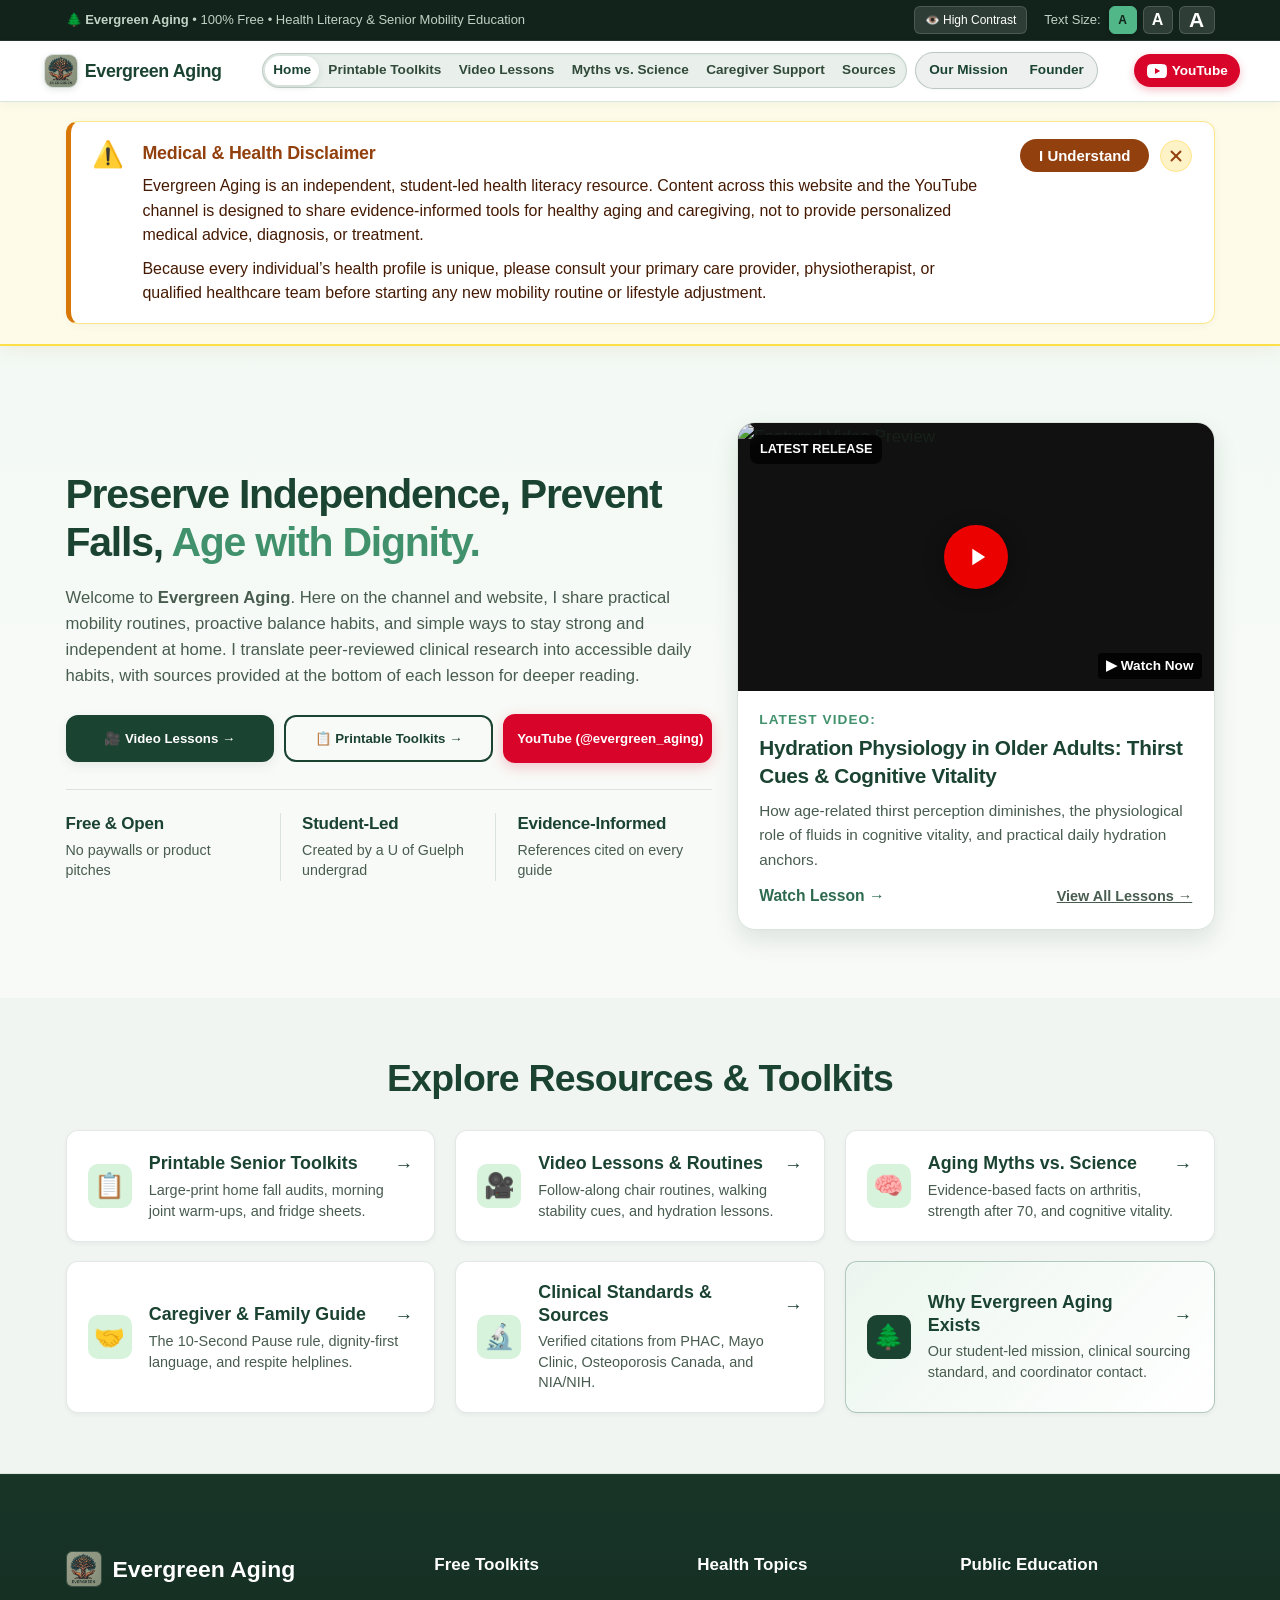
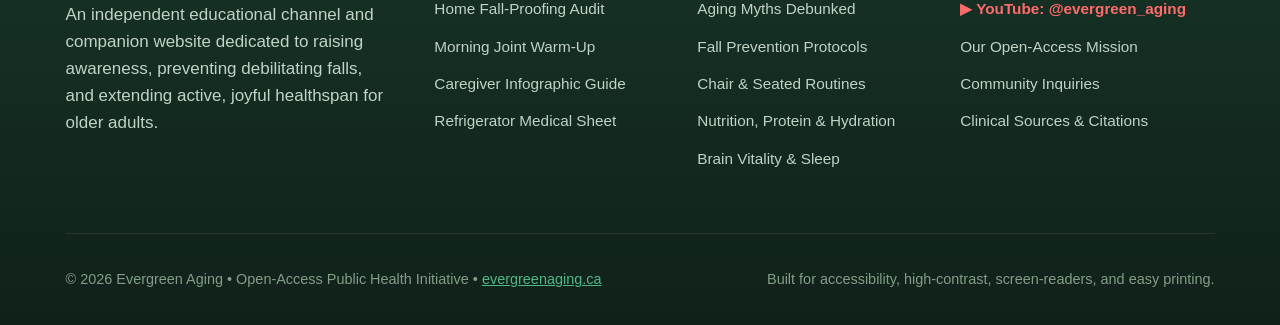
==== index.html @ 5260cc61 "Restore global btn-share styling and harmonize poster action button dimensions" ====
<!DOCTYPE html>
<html lang="en">
<head>
  <meta charset="UTF-8">
  <meta name="viewport" content="width=device-width, initial-scale=1.0">
  <title>Evergreen Aging | Longevity, Fall Prevention &amp; Mobility Hub</title>
  <meta name="description" content="Free, barrier-free senior mobility education, home fall-proofing audits, gentle joint routines, and dignity-first caregiver communication guides.">
  
  <!-- Open Graph / Social Media Preview Cards -->
  <meta property="og:site_name" content="Evergreen Aging">
  <meta property="og:type" content="website">
  <meta property="og:url" content="https://evergreenaging.ca/">
  <meta property="og:title" content="Evergreen Aging | Longevity, Fall Prevention & Mobility Hub">
  <meta property="og:description" content="Free, barrier-free senior mobility education, home fall-proofing audits, gentle joint routines, and dignity-first caregiver communication guides.">
  <meta property="og:image" content="https://evergreenaging.ca/images/logo.jpg">
  <meta property="og:image:width" content="1024">
  <meta property="og:image:height" content="834">
  <meta property="og:image:alt" content="Evergreen Aging Logo">

  <!-- Twitter / X Cards -->
  <meta name="twitter:card" content="summary_large_image">
  <meta name="twitter:title" content="Evergreen Aging | Longevity, Fall Prevention & Mobility Hub">
  <meta name="twitter:description" content="Free, barrier-free senior mobility education, home fall-proofing audits, gentle joint routines, and dignity-first caregiver communication guides.">
  <meta name="twitter:image" content="https://evergreenaging.ca/images/logo.jpg">

  <link rel="icon" type="image/x-icon" href="favicon.ico">
  <link rel="icon" type="image/png" sizes="32x32" href="images/favicon-32x32.png">
  <link rel="icon" type="image/png" sizes="16x16" href="images/favicon-16x16.png">
  <link rel="apple-touch-icon" sizes="180x180" href="images/apple-touch-icon.png">
  <link rel="stylesheet" href="css/styles.css?v=20261024_btnshare_fix_v1">
</head>
<body>

  <!-- Top Accessibility Bar -->
  <aside class="access-bar" aria-label="Accessibility settings">
    <div class="container access-inner">
      <span>🌲 <strong>Evergreen Aging</strong> &bull; 100% Free &bull; Health Literacy &amp; Senior Mobility Education</span>
      <div style="display: flex; align-items: center; gap: 1rem; flex-wrap: wrap;">
        <button id="contrastToggle" class="font-btn" style="padding: 2px 10px;">👁️ High Contrast</button>
        <div class="font-resizer" role="group" aria-label="Accessible text size selection">
          <span>Text Size:</span>
          <button class="font-btn font-btn-sm active" data-size="normal" aria-label="Standard text size" title="Standard text size">A</button>
          <button class="font-btn font-btn-md" data-size="lg" aria-label="Large text size" title="Large text size">A</button>
          <button class="font-btn font-btn-lg" data-size="xl" aria-label="Extra large text size" title="Extra large text size">A</button>
        </div>
      </div>
    </div>
  </aside>

  <!-- Site Header -->
  <header class="site-header">
    <div class="container header-inner">
      <a href="index.html" class="logo-area" aria-label="Evergreen Aging Home">
        <img src="images/logo.jpg" alt="Evergreen Aging Logo" class="logo-img">
        <div class="logo-text">
          <span class="brand-title">Evergreen Aging</span>
          <span class="brand-sub">Longevity &amp; Mobility Hub</span>
        </div>
      </a>

      <nav class="nav-container" aria-label="Primary Navigation">
        <!-- Main Pages Navigation -->
        <div class="main-nav" role="navigation" aria-label="Main Navigation">
          <a href="index.html" class="nav-link active" aria-current="page">Home</a>
          <a href="toolkits.html" class="nav-link">Printable Toolkits</a>
          <a href="videos.html" class="nav-link">Video Lessons</a>
          <a href="myths.html" class="nav-link">Myths vs. Science</a>
          <a href="caregivers.html" class="nav-link">Caregiver Support</a>
          <a href="sources.html" class="nav-link">Sources</a>
        </div>

        <!-- Standalone Separate Bubble for Our Mission -->
        <div class="mission-nav-bubble">
          <a href="about.html#mission" class="nav-link">Our Mission</a>
          <a href="about.html#founder" class="nav-link">Founder</a>
        </div>
      </nav>

      <div class="header-cta">
        <a href="https://www.youtube.com/@evergreen_aging" target="_blank" rel="noopener noreferrer" class="btn-yt" aria-label="Watch on YouTube">
          <svg width="20" height="20" viewBox="0 0 24 24" fill="currentColor">
            <path d="M23.498 6.186a3.016 3.016 0 0 0-2.122-2.136C19.505 3.545 12 3.545 12 3.545s-7.505 0-9.377.505A3.017 3.017 0 0 0 .502 6.186C0 8.07 0 12 0 12s0 3.93.502 5.814a3.016 3.016 0 0 0 2.122 2.136c1.871.505 9.376.505 9.376.505s7.505 0 9.377-.505a3.015 3.015 0 0 0 2.122-2.136C24 15.93 24 12 24 12s0-3.93-.502-5.814zM9.545 15.568V8.432L15.818 12l-6.273 3.568z"/>
          </svg>
          <span>YouTube</span>
        </a>
        <button class="mobile-toggle" aria-label="Toggle navigation menu" aria-expanded="false">
          ☰
        </button>
      </div>
    </div>
  </header>

  <main id="main-content">
    
    <!-- Top First-Time Medical & Health Disclaimer Popup Box -->
    <aside id="medicalDisclaimerPopup" class="disclaimer-popup-wrap" style="display: none;" role="region" aria-label="Medical and Health Disclaimer">
      <div class="container">
        <div class="disclaimer-popup-card">
          <div class="disclaimer-popup-icon-wrap" aria-hidden="true">⚠️</div>
          <div class="disclaimer-popup-body">
            <h4 class="disclaimer-popup-title">Medical &amp; Health Disclaimer</h4>
            <p class="disclaimer-popup-text">
              Evergreen Aging is an independent, student-led health literacy resource. Content across this website and the YouTube channel is designed to share evidence-informed tools for healthy aging and caregiving, not to provide personalized medical advice, diagnosis, or treatment.
            </p>
            <p class="disclaimer-popup-text">
              Because every individual’s health profile is unique, please consult your primary care provider, physiotherapist, or qualified healthcare team before starting any new mobility routine or lifestyle adjustment.
            </p>
          </div>
          <div class="disclaimer-popup-actions">
            <button type="button" class="disclaimer-popup-btn" onclick="dismissDisclaimerPopup()" aria-label="Acknowledge and close medical disclaimer">
              I Understand
            </button>
            <button type="button" class="disclaimer-popup-close" onclick="dismissDisclaimerPopup()" aria-label="Close medical disclaimer" title="Close disclaimer">
              <svg width="18" height="18" viewBox="0 0 24 24" fill="none" stroke="currentColor" stroke-width="2.5" stroke-linecap="round" stroke-linejoin="round">
                <line x1="18" y1="6" x2="6" y2="18"></line>
                <line x1="6" y1="6" x2="18" y2="18"></line>
              </svg>
            </button>
          </div>
        </div>
      </div>
    </aside>

    <!-- Hero Section -->
    <section class="hero">
      <div class="container hero-grid">
        <div class="hero-content">
          <h1>Preserve Independence, Prevent Falls, <span>Age with Dignity.</span></h1>
          <p class="hero-desc">
            Welcome to <strong>Evergreen Aging</strong>. Here on the channel and website, I share practical mobility routines, proactive balance habits, and simple ways to stay strong and independent at home. I translate peer-reviewed clinical research into accessible daily habits, with sources provided at the bottom of each lesson for deeper reading.
          </p>
          <div class="hero-actions">
            <a href="videos.html" class="btn-primary">
              🎥 Video Lessons &rarr;
            </a>
            <a href="toolkits.html" class="btn-outline">
              📋 Printable Toolkits &rarr;
            </a>
            <a href="https://www.youtube.com/@evergreen_aging" target="_blank" rel="noopener noreferrer" class="btn-hero-yt">
              <svg width="18" height="18" viewBox="0 0 24 24" fill="currentColor">
                <path d="M23.498 6.186a3.016 3.016 0 0 0-2.122-2.136C19.505 3.545 12 3.545 12 3.545s-7.505 0-9.377.505A3.017 3.017 0 0 0 .502 6.186C0 8.07 0 12 0 12s0 3.93.502 5.814a3.016 3.016 0 0 0 2.122 2.136c1.871.505 9.376.505 9.376.505s7.505 0 9.377-.505a3.015 3.015 0 0 0 2.122-2.136C24 15.93 24 12 24 12s0-3.93-.502-5.814zM9.545 15.568V8.432L15.818 12l-6.273 3.568z"/>
              </svg>
              <span>YouTube (@evergreen_aging)</span>
            </a>
          </div>
          <div class="hero-stats">
            <div class="stat-item">
              <h3>Free &amp; Open</h3>
              <p>No paywalls or product pitches</p>
            </div>
            <div class="stat-item">
              <h3>Student-Led</h3>
              <p>Created by a U of Guelph undergrad</p>
            </div>
            <div class="stat-item">
              <h3>Evidence-Informed</h3>
              <p>References cited on every guide</p>
            </div>
          </div>
        </div>

        <div class="hero-media">
          <div class="video-preview-card">
            <div class="video-thumb-wrap" onclick="openVideoModal('EY_q0rRr_7Y')">
              <img src="https://img.youtube.com/vi/EY_q0rRr_7Y/hqdefault.jpg" alt="Featured Video Preview" class="video-thumb-img">
              <div class="play-btn-overlay">
                <svg viewBox="0 0 24 24"><path d="M8 5v14l11-7z"/></svg>
              </div>
              <span class="video-badge">Latest Release</span>
              <span class="video-duration">▶ Watch Now</span>
            </div>
            <div class="video-card-body">
              <h4>
                <span class="video-kicker-label">Latest Video:</span>
                <span class="video-title-text">Hydration Physiology in Older Adults: Thirst Cues &amp; Cognitive Vitality</span>
              </h4>
              <p>How age-related thirst perception diminishes, the physiological role of fluids in cognitive vitality, and practical daily hydration anchors.</p>
              <div style="margin-top:0.75rem; display:flex; justify-content:space-between; align-items:center;">
                <button class="card-link" onclick="openVideoModal('EY_q0rRr_7Y')" style="background:none;border:none;cursor:pointer;font-size:0.92rem;font-weight:700;">
                  Watch Lesson &rarr;
                </button>
                <a href="videos.html" style="font-size:0.85rem; color:var(--text-muted); font-weight:600;">
                  View All Lessons &rarr;
                </a>
              </div>
            </div>
          </div>
        </div>
      </div>
    </section>

    <!-- Multi-Page Portal Gateway (Compact Mini-Card Grid) -->
    <section class="portal-section">
      <div class="container">
        <div class="section-header" style="margin-bottom: 1.25rem; text-align: center;">
          <h2 class="section-title" style="margin-bottom: 0;">Explore Resources &amp; Toolkits</h2>
        </div>

        <div class="portal-grid">
          <!-- Gateway 1: Printable Toolkits -->
          <a href="toolkits.html" class="portal-card">
            <div class="portal-card-icon" aria-hidden="true">📋</div>
            <div class="portal-card-content">
              <div class="portal-card-title-row">
                <h3 class="portal-card-title">Printable Senior Toolkits</h3>
                <span class="portal-card-arrow" aria-hidden="true">&rarr;</span>
              </div>
              <p class="portal-card-desc">
                Large-print home fall audits, morning joint warm-ups, and fridge sheets.
              </p>
            </div>
          </a>

          <!-- Gateway 2: Video Lessons -->
          <a href="videos.html" class="portal-card">
            <div class="portal-card-icon" aria-hidden="true">🎥</div>
            <div class="portal-card-content">
              <div class="portal-card-title-row">
                <h3 class="portal-card-title">Video Lessons &amp; Routines</h3>
                <span class="portal-card-arrow" aria-hidden="true">&rarr;</span>
              </div>
              <p class="portal-card-desc">
                Follow-along chair routines, walking stability cues, and hydration lessons.
              </p>
            </div>
          </a>

          <!-- Gateway 3: Aging Myths vs Science -->
          <a href="myths.html" class="portal-card">
            <div class="portal-card-icon" aria-hidden="true">🧠</div>
            <div class="portal-card-content">
              <div class="portal-card-title-row">
                <h3 class="portal-card-title">Aging Myths vs. Science</h3>
                <span class="portal-card-arrow" aria-hidden="true">&rarr;</span>
              </div>
              <p class="portal-card-desc">
                Evidence-based facts on arthritis, strength after 70, and cognitive vitality.
              </p>
            </div>
          </a>

          <!-- Gateway 4: Caregiver Support -->
          <a href="caregivers.html" class="portal-card">
            <div class="portal-card-icon" aria-hidden="true">🤝</div>
            <div class="portal-card-content">
              <div class="portal-card-title-row">
                <h3 class="portal-card-title">Caregiver &amp; Family Guide</h3>
                <span class="portal-card-arrow" aria-hidden="true">&rarr;</span>
              </div>
              <p class="portal-card-desc">
                The 10-Second Pause rule, dignity-first language, and respite helplines.
              </p>
            </div>
          </a>

          <!-- Gateway 5: Sources & Standards -->
          <a href="sources.html" class="portal-card">
            <div class="portal-card-icon" aria-hidden="true">🔬</div>
            <div class="portal-card-content">
              <div class="portal-card-title-row">
                <h3 class="portal-card-title">Clinical Standards &amp; Sources</h3>
                <span class="portal-card-arrow" aria-hidden="true">&rarr;</span>
              </div>
              <p class="portal-card-desc">
                Verified citations from PHAC, Mayo Clinic, Osteoporosis Canada, and NIA/NIH.
              </p>
            </div>
          </a>

          <!-- Gateway 6: Our Mission -->
          <a href="about.html" class="portal-card portal-card-mission">
            <div class="portal-card-icon" style="background: var(--primary); color: #fff;" aria-hidden="true">🌲</div>
            <div class="portal-card-content">
              <div class="portal-card-title-row">
                <h3 class="portal-card-title">Why Evergreen Aging Exists</h3>
                <span class="portal-card-arrow" aria-hidden="true">&rarr;</span>
              </div>
              <p class="portal-card-desc">
                Our student-led mission, clinical sourcing standard, and coordinator contact.
              </p>
            </div>
          </a>
        </div>
      </div>
    </section>



  </main>

  <!-- Video Playback Modal -->
  <div id="videoModal" class="video-modal" role="dialog" aria-modal="true" aria-labelledby="modalVideoTitle">
    <div class="modal-content">
      <div class="modal-header">
        <span id="modalVideoTitle" class="modal-title">Evergreen Aging Episode</span>
        <button id="modalClose" class="modal-close" aria-label="Close modal">&times;</button>
      </div>
      <div id="modalPlayerWrap" class="modal-player-wrap"></div>
      <div class="modal-body">
        <p id="modalVideoDesc" style="color:var(--text-muted); font-size:1rem; line-height:1.6; margin-bottom:1.25rem;"></p>

        <div style="display:flex; justify-content:space-between; align-items:center; flex-wrap:wrap; gap:1rem; margin-top:1.5rem; padding-top:1rem; border-top:1px solid var(--border-color);">
          <a id="modalYtButton" href="https://www.youtube.com/@evergreen_aging" target="_blank" rel="noopener noreferrer" class="btn-yt" style="font-size:0.9rem;">
            Watch on YouTube
          </a>
          <button onclick="closeVideoModal()" class="btn-outline" style="font-size:0.9rem; padding:0.5rem 1.2rem;">
            Close Window
          </button>
        </div>
      </div>
    </div>
  </div>

  <!-- Site Footer -->
  <footer class="site-footer">
    <div class="container footer-content">
      <div class="footer-grid">
        <div class="footer-col" style="grid-column: span 1;">
          <div style="display:flex; align-items:center; gap:0.65rem; margin-bottom:0.75rem;">
            <img src="images/logo.jpg" alt="Evergreen Aging Logo" style="width:36px; height:36px; object-fit:cover; border-radius:6px; border:1px solid rgba(255,255,255,0.15);">
            <h4 style="margin-bottom:0; font-size:1.35rem; color:#fff;">Evergreen Aging</h4>
          </div>
          <p>An independent educational channel and companion website dedicated to raising awareness, preventing debilitating falls, and extending active, joyful healthspan for older adults.</p>
        </div>

        <div class="footer-col">
          <h5>Free Toolkits</h5>
          <ul class="footer-links">
            <li><a href="toolkits.html">Home Fall-Proofing Audit</a></li>
            <li><a href="toolkits.html">Morning Joint Warm-Up</a></li>
            <li><a href="caregivers.html">Caregiver Infographic Guide</a></li>
            <li><a href="toolkits.html">Refrigerator Medical Sheet</a></li>
          </ul>
        </div>

        <div class="footer-col">
          <h5>Health Topics</h5>
          <ul class="footer-links">
            <li><a href="myths.html">Aging Myths Debunked</a></li>
            <li><a href="videos.html">Fall Prevention Protocols</a></li>
            <li><a href="videos.html">Chair &amp; Seated Routines</a></li>
            <li><a href="videos.html">Nutrition, Protein &amp; Hydration</a></li>
            <li><a href="videos.html">Brain Vitality &amp; Sleep</a></li>
          </ul>
        </div>

        <div class="footer-col">
          <h5>Public Education</h5>
          <ul class="footer-links">
            <li>
              <a href="https://www.youtube.com/@evergreen_aging" target="_blank" rel="noopener noreferrer" style="color: #ff6b6b; font-weight: 700;">
                ▶ YouTube: @evergreen_aging
              </a>
            </li>
            <li><a href="about.html">Our Open-Access Mission</a></li>
            <li><a href="about.html#contact">Community Inquiries</a></li>
            <li><a href="sources.html">Clinical Sources &amp; Citations</a></li>
          </ul>
        </div>
      </div>

      <div class="footer-bottom">
        <p>&copy; 2026 Evergreen Aging &bull; Open-Access Public Health Initiative &bull; <a href="https://evergreenaging.ca" style="color:var(--accent);">evergreenaging.ca</a></p>
        <p>Built for accessibility, high-contrast, screen-readers, and easy printing.</p>
      </div>
    </div>
  </footer>

  <script src="js/main.js?v=20261024_btnshare_fix_v1"></script>
</body>
</html>
---- css/styles.css ----
/* Evergreen Aging - Core Design System */
:root {
  --primary: #1b4332;
  --primary-hover: #143225;
  --primary-light: #2d6a4f;
  --secondary: #40916c;
  --accent: #52b788;
  --accent-light: #d8f3dc;
  --accent-subtle: #ebf9f0;
  --yt-red: #d90429;
  --yt-dark: #b80020;

  --bg-main: #f8faf7;
  --bg-card: #ffffff;
  --bg-surface: #f1f5f2;
  --bg-dark: #12231b;
  
  --text-main: #18231c;
  --text-muted: #485c4f;
  --text-light: #f8faf7;
  --border-color: #dbe4dc;
  
  --shadow-sm: 0 2px 4px rgba(27, 67, 50, 0.05);
  --shadow-md: 0 4px 12px rgba(27, 67, 50, 0.08);
  --shadow-lg: 0 10px 25px rgba(27, 67, 50, 0.12);
  --radius-sm: 8px;
  --radius-md: 12px;
  --radius-lg: 18px;
  --radius-pill: 9999px;

  --font-base: 17px;
  --max-width: 1200px;
  --transition: all 0.25s ease-in-out;
}

/* Accessible High Contrast Mode (WCAG AAA Senior-Accessible Black & Gold Theme) */
html.high-contrast {
  --primary: #000000;
  --primary-hover: #1a1a1a;
  --primary-light: #002b11;
  --secondary: #004d20;
  --accent: #ffd700;
  --accent-light: #fff2a8;
  --accent-subtle: #fffdf0;
  --bg-main: #ffffff;
  --bg-card: #ffffff;
  --bg-surface: #f4f4f4;
  --bg-dark: #000000;
  --text-main: #000000;
  --text-muted: #111111;
  --border-color: #000000;
}

html.high-contrast body {
  background-color: #ffffff !important;
  color: #000000 !important;
}

/* Accessibility bar */
html.high-contrast .access-bar {
  background: #000000 !important;
  border-bottom: 2px solid #ffd700 !important;
  color: #ffffff !important;
}

html.high-contrast .site-header {
  background: #000000 !important;
  border-bottom: 2.5px solid #ffd700 !important;
}
html.high-contrast .brand-title {
  color: #ffffff !important;
}
html.high-contrast .brand-sub {
  color: #ffd700 !important;
}
html.high-contrast .main-nav,
html.high-contrast .mission-nav-bubble {
  background: #111111 !important;
  border: 1.5px solid #ffd700 !important;
}
html.high-contrast .mission-nav-bubble .nav-link {
  color: #ffd700 !important;
  font-weight: 800 !important;
}
html.high-contrast .nav-link {
  color: #ffffff !important;
}
html.high-contrast .nav-link:hover,
html.high-contrast .nav-link.active {
  background: #ffd700 !important;
  color: #000000 !important;
  font-weight: 800 !important;
}
html.high-contrast .mobile-toggle {
  background: #000000 !important;
  border-color: #ffd700 !important;
  color: #ffd700 !important;
}
html.high-contrast .font-btn {
  background: #000000 !important;
  border-color: #ffd700 !important;
  color: #ffffff !important;
}
html.high-contrast .font-btn:hover {
  background: #222222 !important;
  border-color: #ffffff !important;
}
html.high-contrast .font-btn.active,
html.high-contrast #contrastToggle.active {
  background: #ffd700 !important;
  color: #000000 !important;
  border-color: #ffd700 !important;
  font-weight: 900 !important;
}

/* High Contrast Section Backgrounds */
html.high-contrast .hero,
html.high-contrast .myth-section,
html.high-contrast .toolkit-section,
html.high-contrast .library-section,
html.high-contrast .caregiver-section,
html.high-contrast .community-section,
html.high-contrast .resources-section,
html.high-contrast .references-section,
html.high-contrast .portal-section {
  background: #ffffff !important;
  border-bottom: 2px solid #000000 !important;
}

/* High Contrast Typography */
html.high-contrast h1,
html.high-contrast h2,
html.high-contrast h3,
html.high-contrast h4,
html.high-contrast h5,
html.high-contrast .section-title,
html.high-contrast .page-title,
html.high-contrast .hero h1 {
  color: #000000 !important;
}

html.high-contrast .section-desc,
html.high-contrast .page-desc,
html.high-contrast .hero-desc,
html.high-contrast p {
  color: #111111 !important;
}

html.high-contrast .section-sub {
  color: #000000 !important;
  font-weight: 800 !important;
}

/* High Contrast Badges */
html.high-contrast .badge-pill,
html.high-contrast .category-pill,
html.high-contrast .video-badge,
html.high-contrast .share-preview-badge,
html.high-contrast .poster-badge,
html.high-contrast .toolkit-badge {
  background: #000000 !important;
  color: #ffd700 !important;
  border: 1.5px solid #000000 !important;
  font-weight: 800 !important;
}

/* High Contrast Buttons */
html.high-contrast .btn-primary {
  background: #000000 !important;
  color: #ffd700 !important;
  border: 2px solid #000000 !important;
  font-weight: 800 !important;
}
html.high-contrast .btn-primary:hover {
  background: #ffd700 !important;
  color: #000000 !important;
  border-color: #000000 !important;
}

html.high-contrast .btn-outline {
  background: #ffffff !important;
  color: #000000 !important;
  border: 2px solid #000000 !important;
  font-weight: 800 !important;
}
html.high-contrast .btn-outline:hover {
  background: #000000 !important;
  color: #ffd700 !important;
}

html.high-contrast .btn-yt {
  background: #000000 !important;
  color: #ffffff !important;
  border: 2px solid #ffd700 !important;
}
html.high-contrast .btn-yt:hover {
  background: #ffd700 !important;
  color: #000000 !important;
  border-color: #000000 !important;
}

html.high-contrast .btn-listen {
  background: #000000 !important;
  color: #ffd700 !important;
  border: 1.5px solid #000000 !important;
}
html.high-contrast .btn-listen:hover {
  background: #ffd700 !important;
  color: #000000 !important;
}

html.high-contrast .card-link {
  color: #000000 !important;
  font-weight: 800 !important;
  text-decoration: underline !important;
}

/* High Contrast Cards & Containers */
html.high-contrast .portal-card,
html.high-contrast .video-item,
html.high-contrast .video-preview-card,
html.high-contrast .toolkit-card,
html.high-contrast .myth-card,
html.high-contrast .caregiver-poster-card,
html.high-contrast .about-continuous-card,
html.high-contrast .reference-item,
html.high-contrast .community-box,
html.high-contrast .poster-core-rule,
html.high-contrast .poster-pillar-card,
html.high-contrast .poster-respite-box {
  background: #ffffff !important;
  border: 2px solid #000000 !important;
  box-shadow: 0 4px 12px rgba(0, 0, 0, 0.15) !important;
}

html.high-contrast .portal-card:hover,
html.high-contrast .video-item:hover,
html.high-contrast .toolkit-card:hover {
  border-color: #000000 !important;
  background: #fffdf0 !important;
}

html.high-contrast .portal-card-icon {
  background: #000000 !important;
  color: #ffd700 !important;
}

html.high-contrast .video-kicker-label {
  color: #000000 !important;
  font-weight: 900 !important;
}
html.high-contrast .video-title-text {
  color: #000000 !important;
}

/* Caregiver specific components */
html.high-contrast .caregiver-banner {
  background: #000000 !important;
  border: 2px solid #ffd700 !important;
  color: #ffffff !important;
}

html.high-contrast .poster-comparison-avoid {
  background: #ffffff !important;
  border: 2px solid #b91c1c !important;
}
html.high-contrast .poster-comparison-empower {
  background: #ffffff !important;
  border: 2px solid #166534 !important;
}
html.high-contrast .poster-comparison-avoid li,
html.high-contrast .poster-comparison-empower li {
  background: #ffffff !important;
  color: #000000 !important;
  border: 1.5px solid #000000 !important;
}

/* Video controls & search */
html.high-contrast .cat-btn {
  background: #ffffff !important;
  color: #000000 !important;
  border: 2px solid #000000 !important;
}
html.high-contrast .cat-btn.active,
html.high-contrast .cat-btn:hover {
  background: #000000 !important;
  color: #ffd700 !important;
  border-color: #000000 !important;
  font-weight: 800 !important;
}
html.high-contrast .search-box {
  background: #ffffff !important;
  border: 2px solid #000000 !important;
}
html.high-contrast .search-box input {
  color: #000000 !important;
}

/* Myth Card distinctions */
html.high-contrast .myth-card-myth {
  background: #ffffff !important;
  border-left: 5px solid #b91c1c !important;
  border-bottom: 2px solid #000000 !important;
}
html.high-contrast .myth-card-fact {
  background: #ffffff !important;
  border-left: 5px solid #166534 !important;
}

/* Footer in High Contrast */
html.high-contrast .site-footer {
  background: #000000 !important;
  border-top: 3px solid #ffd700 !important;
  color: #ffffff !important;
}
html.high-contrast .site-footer h4,
html.high-contrast .site-footer h5,
html.high-contrast .site-footer .footer-col h4,
html.high-contrast .site-footer .footer-col h5,
html.high-contrast .site-footer .footer-brand h4 {
  color: #ffd700 !important;
}
html.high-contrast .site-footer p,
html.high-contrast .site-footer .footer-col p,
html.high-contrast .site-footer .footer-bottom p,
html.high-contrast .site-footer span,
html.high-contrast .site-footer li {
  color: #ffffff !important;
}
html.high-contrast .site-footer .footer-links a {
  color: #ffffff !important;
  text-decoration: underline !important;
}
html.high-contrast .site-footer .footer-links a:hover,
html.high-contrast .site-footer .footer-links a:focus {
  color: #ffd700 !important;
}
html.high-contrast .site-footer a[href*="youtube.com"],
html.high-contrast .site-footer a[style*="ff6b6b"] {
  color: #ffd700 !important;
}
html.high-contrast .site-footer .footer-bottom {
  border-top: 2px solid #ffd700 !important;
  color: #ffffff !important;
}
html.high-contrast .site-footer .footer-bottom p {
  color: #ffffff !important;
}
html.high-contrast .site-footer .footer-bottom a {
  color: #ffd700 !important;
  text-decoration: underline !important;
  font-weight: 700 !important;
}
html.high-contrast .site-footer .disclaimer-box {
  background: #111111 !important;
  border-left: 4px solid #ffd700 !important;
  color: #ffffff !important;
}

/* Lead Section on Toolkits page in High Contrast */
html.high-contrast .lead-section {
  background: #000000 !important;
  border-top: 3px solid #ffd700 !important;
  border-bottom: 3px solid #ffd700 !important;
  color: #ffffff !important;
}
html.high-contrast .lead-section h2 {
  color: #ffd700 !important;
}
html.high-contrast .lead-section p {
  color: #ffffff !important;
}
html.high-contrast .lead-section .badge-pill {
  background: #000000 !important;
  color: #ffd700 !important;
  border: 2px solid #ffd700 !important;
}
html.high-contrast .lead-section a.btn {
  background: #000000 !important;
  color: #ffd700 !important;
  border: 2px solid #ffd700 !important;
}
html.high-contrast .lead-section a.btn:hover {
  background: #ffd700 !important;
  color: #000000 !important;
}

/* Topic Form & Input in High Contrast */
html.high-contrast .topic-input {
  background: #ffffff !important;
  color: #000000 !important;
  border: 2px solid #000000 !important;
}
html.high-contrast .topic-submit {
  background: #000000 !important;
  color: #ffd700 !important;
  border: 2px solid #000000 !important;
}
html.high-contrast .topic-submit:hover {
  background: #ffd700 !important;
  color: #000000 !important;
  border-color: #000000 !important;
}

/* Modal dialogs in High Contrast */
html.high-contrast .modal-content,
html.high-contrast .modal-card {
  background: #ffffff !important;
  border: 3px solid #000000 !important;
}
html.high-contrast .modal-header {
  background: #000000 !important;
  color: #ffd700 !important;
  border-bottom: 2px solid #000000 !important;
}
html.high-contrast .modal-header .modal-title {
  color: #ffd700 !important;
}
html.high-contrast .modal-close {
  color: #ffffff !important;
}
html.high-contrast .modal-close:hover {
  color: #ffd700 !important;
}
html.high-contrast .btn-share,
html.high-contrast .btn-outline {
  background: #ffffff !important;
  color: #000000 !important;
  border: 2px solid #000000 !important;
}
html.high-contrast .btn-share:hover,
html.high-contrast .btn-outline:hover {
  background: #ffd700 !important;
  color: #000000 !important;
}
html.high-contrast .share-action-btn {
  border: 2px solid #000000 !important;
  background: #ffffff !important;
  color: #000000 !important;
}
html.high-contrast .share-action-btn:hover {
  background: #ffd700 !important;
}
html.high-contrast .share-resource-preview {
  border: 2px solid #000000 !important;
  background: #ffffff !important;
}
html.high-contrast .btn-vault-expand {
  background: #ffffff !important;
  color: #000000 !important;
  border: 2px solid #000000 !important;
}
html.high-contrast .btn-vault-expand:hover {
  background: #ffd700 !important;
  color: #000000 !important;
  border-color: #000000 !important;
}

/* User Accessible Font Scaling on Root HTML Element */
html {
  font-size: var(--font-base);
  scroll-behavior: smooth;
  transition: font-size 0.2s ease-in-out;
}
html.font-lg {
  --font-base: 20px;
  font-size: 20px !important;
}
html.font-xl {
  --font-base: 24px;
  font-size: 24px !important;
}

/* Accessible Anchor Scroll Offset (Clears Sticky Header) */
section[id],
#myths,
#toolkits,
#videos,
#caregivers,
#references {
  scroll-margin-top: 5rem;
}

* {
  box-sizing: border-box;
  margin: 0;
  padding: 0;
}

html, body {
  width: 100%;
  max-width: 100%;
  overflow-x: hidden;
}

body {
  font-family: -apple-system, BlinkMacSystemFont, "Segoe UI", Roboto, "Helvetica Neue", Arial, sans-serif;
  font-size: 1rem;
  line-height: 1.6;
  color: var(--text-main);
  background-color: var(--bg-main);
  -webkit-font-smoothing: antialiased;
}

/* Skip link for accessibility */
.skip-link {
  position: absolute;
  top: -40px;
  left: 20px;
  background: var(--primary);
  color: white;
  padding: 8px 16px;
  z-index: 1000;
  text-decoration: none;
  font-weight: 600;
  border-radius: var(--radius-sm);
  transition: top 0.2s;
}
.skip-link:focus {
  top: 10px;
}

/* Layout Utilities */
.container {
  width: 100%;
  max-width: var(--max-width);
  margin: 0 auto;
  padding: 0 1.5rem;
}

/* Accessibility Control Bar (Top) */
.access-bar {
  background: var(--bg-dark);
  color: #c0d3c5;
  font-size: 13px !important; /* Fixed base so toolbar stays stable when page text scales */
  padding: 0.35rem 0;
  border-bottom: 1px solid rgba(255, 255, 255, 0.08);
}
.access-inner {
  display: flex;
  justify-content: space-between;
  align-items: center;
  flex-wrap: wrap;
  gap: 0.5rem;
}
.font-resizer {
  display: inline-flex;
  align-items: center;
  gap: 0.35rem;
}
.font-resizer span {
  font-size: 13px !important;
  color: #c0d3c5;
  margin-right: 2px;
}
.font-btn {
  background: rgba(255, 255, 255, 0.12);
  color: #ffffff;
  border: 1px solid rgba(255, 255, 255, 0.15);
  border-radius: 6px;
  height: 28px;
  min-width: 28px;
  display: inline-flex;
  align-items: center;
  justify-content: center;
  cursor: pointer;
  transition: all 0.18s ease;
  line-height: 1;
}
.font-btn:hover {
  background: rgba(255, 255, 255, 0.22);
}
.font-btn.active {
  background: var(--accent);
  color: #12231b;
  border-color: var(--accent);
  box-shadow: 0 1px 4px rgba(0, 0, 0, 0.25);
}

/* Three distinct, unchanging sample sizes of "A" */
.font-btn[data-size="normal"],
.font-btn-sm {
  font-size: 12px !important;
  width: 26px;
  font-weight: 600;
}
.font-btn[data-size="lg"],
.font-btn-md {
  font-size: 16px !important;
  width: 30px;
  font-weight: 700;
}
.font-btn[data-size="xl"],
.font-btn-lg {
  font-size: 21px !important;
  width: 36px;
  font-weight: 800;
}

#contrastToggle {
  font-size: 12px !important;
  padding: 0 10px;
  height: 28px;
}

/* Header & Navigation */
.site-header {
  background: rgba(255, 255, 255, 0.98);
  backdrop-filter: blur(12px);
  -webkit-backdrop-filter: blur(12px);
  border-bottom: 1px solid var(--border-color);
  position: sticky;
  top: 0;
  z-index: 100;
  box-shadow: 0 2px 10px rgba(27, 67, 50, 0.05);
}

.header-inner {
  display: flex;
  justify-content: space-between;
  align-items: center;
  padding: 0.6rem 0;
  gap: 0.75rem;
  min-height: 60px;
}

/* Brand Identity */
.logo-area {
  display: inline-flex;
  align-items: center;
  gap: 0.55rem;
  text-decoration: none;
  color: var(--primary);
  flex-shrink: 0;
  padding: 2px 4px;
  border-radius: var(--radius-sm);
  transition: opacity 0.2s ease;
}
.logo-area:hover {
  opacity: 0.9;
}

.logo-img {
  width: 38px;
  height: 38px;
  object-fit: cover;
  border-radius: 9px;
  box-shadow: 0 2px 6px rgba(27, 67, 50, 0.12);
  border: 1.5px solid rgba(27, 67, 50, 0.18);
  flex-shrink: 0;
  transition: transform 0.2s ease;
}
.logo-area:hover .logo-img {
  transform: scale(1.04);
}

.logo-icon {
  width: 38px;
  height: 38px;
  background: linear-gradient(135deg, var(--primary) 0%, var(--secondary) 100%);
  border-radius: 9px;
  display: flex;
  align-items: center;
  justify-content: center;
  color: white;
  box-shadow: 0 2px 6px rgba(27,67,50,0.15);
}
.logo-icon svg {
  width: 22px;
  height: 22px;
  fill: currentColor;
}

.logo-text {
  display: flex;
  flex-direction: column;
  justify-content: center;
}

.brand-title {
  font-size: 1.15rem;
  font-weight: 800;
  letter-spacing: -0.02em;
  color: var(--primary);
  line-height: 1.15;
}

.brand-sub {
  font-size: 0.62rem;
  font-weight: 700;
  text-transform: uppercase;
  letter-spacing: 0.05em;
  color: var(--secondary);
  line-height: 1.2;
  margin-top: 1px;
}

/* Dual Bubble Navigation Setup */
.nav-container {
  display: flex;
  align-items: center;
  gap: 0.5rem;
}

/* Unified Segmented Nav Pill Container (In-Page Sections) */
.main-nav {
  display: flex;
  align-items: center;
  gap: 2px;
  background: #e9f0eb;
  padding: 3px;
  border-radius: var(--radius-pill);
  border: 1.25px solid rgba(27, 67, 50, 0.18);
  box-shadow: inset 0 1px 3px rgba(27, 67, 50, 0.05);
}

.main-nav .nav-link {
  color: #314a3a;
  font-weight: 600;
}

.main-nav .nav-link:hover {
  color: var(--primary);
  background: #ffffff;
  box-shadow: 0 1px 4px rgba(27, 67, 50, 0.08);
}

.main-nav .nav-link.active {
  color: var(--primary);
  background: #ffffff;
  font-weight: 700;
  box-shadow: 0 2px 6px rgba(27, 67, 50, 0.14);
}

/* Standalone Distinct Bubble for Our Mission (Independent Page) */
.mission-nav-bubble {
  display: flex;
  align-items: center;
  gap: 2px;
  background: rgba(27, 67, 50, 0.08);
  padding: 3px;
  border-radius: var(--radius-pill);
  border: 1.25px solid rgba(27, 67, 50, 0.24);
  box-shadow: 0 1px 3px rgba(27, 67, 50, 0.04);
  transition: all 0.2s ease-in-out;
}

.mission-nav-bubble .nav-link {
  padding: 0.42rem 0.75rem;
  font-weight: 700;
  font-size: 0.84rem;
  color: var(--primary);
  border-radius: var(--radius-pill);
  transition: all 0.2s ease-in-out;
}

.mission-nav-bubble:hover {
  border-color: var(--primary);
  box-shadow: 0 2px 8px rgba(27, 67, 50, 0.12);
}

.mission-nav-bubble .nav-link:hover {
  background: var(--primary);
  color: #ffffff;
}

.mission-nav-bubble .nav-link.active {
  background: var(--primary);
  color: #ffffff;
  font-weight: 700;
  box-shadow: 0 2px 8px rgba(27, 67, 50, 0.2);
}

.nav-link {
  display: inline-flex;
  align-items: center;
  justify-content: center;
  color: var(--text-muted);
  text-decoration: none;
  font-weight: 600;
  font-size: 0.84rem;
  padding: 0.42rem 0.65rem;
  border-radius: var(--radius-pill);
  white-space: nowrap;
  line-height: 1.25;
  transition: all 0.18s ease-in-out;
}

.nav-link:hover {
  color: var(--primary);
  background: #ffffff;
  box-shadow: 0 1px 4px rgba(27, 67, 50, 0.08);
}

.nav-link.active {
  color: var(--primary);
  background: #ffffff;
  font-weight: 700;
  box-shadow: 0 2px 6px rgba(27, 67, 50, 0.12);
}

/* Header CTA Section */
.header-cta {
  display: flex;
  align-items: center;
  gap: 0.5rem;
  flex-shrink: 0;
}

.btn-yt {
  display: inline-flex;
  align-items: center;
  gap: 0.4rem;
  background: var(--yt-red);
  color: #ffffff !important;
  font-weight: 700;
  font-size: 0.85rem;
  padding: 0.45rem 0.85rem;
  border-radius: var(--radius-pill);
  text-decoration: none;
  box-shadow: 0 3px 8px rgba(217, 4, 41, 0.25);
  transition: var(--transition);
  flex-shrink: 0;
  line-height: 1.2;
}

.btn-yt:hover {
  background: var(--yt-dark);
  transform: translateY(-1px);
  box-shadow: 0 5px 12px rgba(217, 4, 41, 0.35);
}

.btn-yt svg {
  flex-shrink: 0;
}

.mobile-toggle {
  display: none;
  align-items: center;
  justify-content: center;
  width: 40px;
  height: 40px;
  background: var(--bg-surface);
  border: 1px solid var(--border-color);
  border-radius: 10px;
  font-size: 1.35rem;
  color: var(--primary);
  cursor: pointer;
  transition: var(--transition);
  line-height: 1;
}

.mobile-toggle:hover {
  background: var(--accent-light);
  color: var(--primary-hover);
}

/* Hero Section */
.hero {
  padding: 4.5rem 0 4rem;
  background: linear-gradient(180deg, rgba(235, 249, 240, 0.45) 0%, rgba(248, 250, 247, 0.75) 60%, var(--bg-main) 100%);
  border-bottom: none;
}
.hero-grid {
  display: grid;
  grid-template-columns: 1.18fr 0.82fr;
  gap: clamp(1.5rem, 2.5vw, 2.75rem);
  align-items: center;
}
.badge-pill {
  display: inline-flex;
  align-items: center;
  gap: 0.4rem;
  background: var(--accent-light);
  color: var(--primary);
  padding: 0.35rem 0.9rem;
  border-radius: var(--radius-pill);
  font-size: 0.85rem;
  font-weight: 700;
  margin-bottom: 1.25rem;
}
.hero h1 {
  font-size: clamp(2rem, 3.2vw, 2.85rem);
  line-height: 1.15;
  font-weight: 800;
  color: var(--primary);
  letter-spacing: -0.03em;
  margin-bottom: 1.15rem;
}
.hero h1 span {
  color: var(--secondary);
}
.hero-desc {
  font-size: clamp(0.98rem, 1.2vw, 1.18rem);
  color: var(--text-muted);
  margin-bottom: 1.5rem;
  line-height: 1.55;
}
.hero-actions {
  display: flex;
  gap: clamp(0.4rem, 0.8vw, 0.75rem);
  align-items: center;
  margin-bottom: 1.5rem;
}
.hero-actions .btn-primary,
.hero-actions .btn-outline,
.hero-actions .btn-hero-yt {
  flex: 1 1 0;
  min-width: 0;
  display: inline-flex;
  align-items: center;
  justify-content: center;
  gap: 0.35rem;
  font-weight: 700;
  font-size: clamp(0.78rem, 0.95vw, 0.92rem);
  padding: 0.8rem 0.45rem;
  border-radius: var(--radius-md);
  text-decoration: none;
  white-space: nowrap;
  line-height: 1.2;
  transition: var(--transition);
}
.btn-primary {
  display: inline-flex;
  align-items: center;
  gap: 0.5rem;
  background: var(--primary);
  color: white;
  font-weight: 700;
  padding: 0.85rem 1.6rem;
  border-radius: var(--radius-md);
  text-decoration: none;
  box-shadow: var(--shadow-md);
  transition: var(--transition);
  border: 2px solid var(--primary);
}
.btn-primary:hover {
  background: var(--primary-hover);
  transform: translateY(-2px);
}
.btn-outline {
  display: inline-flex;
  align-items: center;
  gap: 0.5rem;
  background: transparent;
  color: var(--primary);
  font-weight: 700;
  padding: 0.85rem 1.6rem;
  border-radius: var(--radius-md);
  text-decoration: none;
  border: 2px solid var(--primary);
  transition: var(--transition);
}
.btn-outline:hover {
  background: var(--accent-light);
  transform: translateY(-2px);
}
.btn-share {
  display: inline-flex;
  align-items: center;
  justify-content: center;
  gap: 0.45rem;
  background: #ffffff;
  color: var(--primary);
  font-weight: 700;
  font-size: 0.92rem;
  padding: 0.65rem 1.25rem;
  border-radius: var(--radius-sm);
  text-decoration: none;
  border: 1.5px solid var(--border-color);
  box-shadow: 0 1px 3px rgba(27, 67, 50, 0.05);
  cursor: pointer;
  transition: var(--transition);
  white-space: nowrap;
  line-height: 1.2;
}
.btn-share:hover {
  background: var(--accent-light);
  border-color: var(--secondary);
  color: var(--primary);
  transform: translateY(-1px);
  box-shadow: 0 3px 8px rgba(27, 67, 50, 0.1);
}
.btn-print {
  display: inline-flex;
  align-items: center;
  justify-content: center;
  gap: 0.45rem;
  background: var(--primary);
  color: #ffffff;
  border: 1.5px solid var(--primary);
  font-weight: 700;
  font-size: 0.92rem;
  padding: 0.65rem 1.25rem;
  border-radius: var(--radius-sm);
  text-decoration: none;
  cursor: pointer;
  transition: var(--transition);
  box-shadow: 0 2px 6px rgba(27, 67, 50, 0.12);
  white-space: nowrap;
  line-height: 1.2;
}
.btn-print:hover {
  background: var(--primary-hover);
  border-color: var(--primary-hover);
  transform: translateY(-1px);
}
.btn-listen {
  display: inline-flex;
  align-items: center;
  justify-content: center;
  gap: 0.35rem;
  background: transparent;
  color: var(--primary);
  border: 1px solid var(--border-color);
  font-size: 0.85rem;
  font-weight: 600;
  padding: 0.55rem 0.85rem;
  border-radius: var(--radius-sm);
  cursor: pointer;
  transition: var(--transition);
  white-space: nowrap;
}
.btn-listen:hover {
  background: var(--accent-light);
}
.btn-hero-yt {
  display: inline-flex;
  align-items: center;
  gap: 0.45rem;
  background: var(--yt-red);
  color: #ffffff !important;
  font-weight: 700;
  padding: 0.85rem 1.6rem;
  border-radius: var(--radius-md);
  text-decoration: none;
  border: 2px solid var(--yt-red);
  box-shadow: 0 4px 14px rgba(217, 4, 41, 0.22);
  transition: var(--transition);
}
.btn-hero-yt:hover {
  background: var(--yt-dark);
  border-color: var(--yt-dark);
  transform: translateY(-2px);
  box-shadow: 0 6px 18px rgba(217, 4, 41, 0.32);
}
.hero-stats {
  display: grid;
  grid-template-columns: repeat(3, 1fr);
  border-top: 1px solid var(--border-color);
  padding-top: 1.35rem;
  margin-top: 0.25rem;
}
.stat-item {
  padding: 0 1.25rem;
  display: flex;
  flex-direction: column;
  justify-content: flex-start;
}
.stat-item:first-child {
  padding-left: 0;
}
.stat-item:last-child {
  padding-right: 0;
}
.stat-item:not(:last-child) {
  border-right: 1px solid var(--border-color);
}
.stat-item h3 {
  font-size: clamp(1rem, 1.15vw, 1.18rem);
  font-weight: 800;
  color: var(--primary);
  line-height: 1.25;
  margin-bottom: 0.35rem;
  letter-spacing: -0.015em;
  white-space: nowrap;
}
.stat-item p {
  font-size: 0.84rem;
  color: var(--text-muted);
  font-weight: 500;
  line-height: 1.45;
  margin: 0;
}

/* Hero Video Card / Preview */
.hero-media {
  position: relative;
}
.video-preview-card {
  background: var(--bg-card);
  border-radius: var(--radius-lg);
  overflow: hidden;
  box-shadow: var(--shadow-lg);
  border: 1px solid var(--border-color);
  position: relative;
}
.video-thumb-wrap {
  position: relative;
  background: #111;
  aspect-ratio: 16 / 9;
  overflow: hidden;
  cursor: pointer;
}
.video-thumb-img {
  width: 100%;
  height: 100%;
  object-fit: cover;
  opacity: 0.9;
  transition: transform 0.3s ease;
}
.video-thumb-wrap:hover .video-thumb-img {
  transform: scale(1.03);
}
.play-btn-overlay {
  position: absolute;
  top: 50%;
  left: 50%;
  transform: translate(-50%, -50%);
  width: 64px;
  height: 64px;
  background: rgba(255, 0, 0, 0.92);
  border-radius: 50%;
  display: flex;
  align-items: center;
  justify-content: center;
  color: white;
  box-shadow: 0 4px 20px rgba(0,0,0,0.4);
  transition: transform 0.2s;
}
.video-thumb-wrap:hover .play-btn-overlay {
  transform: translate(-50%, -50%) scale(1.1);
}
.play-btn-overlay svg {
  width: 28px;
  height: 28px;
  margin-left: 3px;
  fill: currentColor;
}
.video-badge {
  position: absolute;
  top: 12px;
  left: 12px;
  background: rgba(0, 0, 0, 0.75);
  backdrop-filter: blur(4px);
  color: #fff;
  font-size: 0.75rem;
  font-weight: 700;
  padding: 4px 10px;
  border-radius: var(--radius-sm);
  text-transform: uppercase;
}
.video-duration {
  position: absolute;
  bottom: 12px;
  right: 12px;
  background: rgba(0, 0, 0, 0.85);
  color: #fff;
  font-size: 0.8rem;
  font-weight: 700;
  padding: 2px 8px;
  border-radius: 4px;
}
.video-card-body {
  padding: 1.25rem;
}
.video-card-body h4 {
  margin-bottom: 0.5rem;
  line-height: 1.35;
}
.video-kicker-label {
  display: block;
  font-size: 0.8rem;
  font-weight: 800;
  text-transform: uppercase;
  letter-spacing: 0.08em;
  color: var(--secondary);
  margin-bottom: 0.35rem;
  line-height: 1.2;
}
.video-title-text {
  display: block;
  font-size: 1.22rem;
  font-weight: 800;
  color: var(--primary);
  line-height: 1.35;
  letter-spacing: -0.015em;
}
.video-card-body p {
  font-size: 0.9rem;
  color: var(--text-muted);
}

/* Section Header */
.section-header {
  text-align: center;
  max-width: 720px;
  margin: 0 auto 3rem;
}
.section-sub {
  color: var(--secondary);
  text-transform: uppercase;
  font-weight: 800;
  font-size: 0.85rem;
  letter-spacing: 0.08em;
  margin-bottom: 0.5rem;
  display: block;
}
.section-title {
  font-size: 2.2rem;
  font-weight: 800;
  color: var(--primary);
  letter-spacing: -0.02em;
  margin-bottom: 0.75rem;
}
.section-desc {
  font-size: 1.1rem;
  color: var(--text-muted);
}

/* Start Here / 3-Step Journey */
.journey-section {
  padding: 5rem 0;
  background: var(--bg-card);
  border-bottom: 1px solid var(--border-color);
}
.journey-grid {
  display: grid;
  grid-template-columns: repeat(3, 1fr);
  gap: 2rem;
}
.journey-card {
  background: var(--bg-surface);
  border: 1px solid var(--border-color);
  border-radius: var(--radius-lg);
  padding: 2rem 1.75rem;
  position: relative;
  transition: transform 0.25s, box-shadow 0.25s;
}
.journey-card:hover {
  transform: translateY(-4px);
  box-shadow: var(--shadow-md);
  border-color: var(--accent);
}
.journey-num {
  width: 42px;
  height: 42px;
  background: var(--primary);
  color: white;
  border-radius: 50%;
  display: flex;
  align-items: center;
  justify-content: center;
  font-weight: 800;
  font-size: 1.2rem;
  margin-bottom: 1.25rem;
}
.journey-card h3 {
  font-size: 1.3rem;
  color: var(--primary);
  margin-bottom: 0.6rem;
}
.journey-card p {
  color: var(--text-muted);
  font-size: 0.95rem;
  margin-bottom: 1.25rem;
}
.card-link {
  color: var(--primary-light);
  font-weight: 700;
  text-decoration: none;
  display: inline-flex;
  align-items: center;
  gap: 0.3rem;
}
.card-link:hover {
  color: var(--secondary);
}

/* Video Library Section */
.library-section {
  padding: 3.5rem 0 1.5rem;
  background: #ffffff;
}

.library-section + .community-section {
  padding-top: 1.75rem;
}

.vault-hero-bar {
  display: flex;
  justify-content: space-between;
  align-items: flex-end;
  gap: 1.5rem;
  margin-bottom: 1.75rem;
  flex-wrap: wrap;
}

.vault-heading-group {
  max-width: 680px;
}

.vault-heading-group .section-sub {
  display: block;
  margin-bottom: 0.35rem;
}

.vault-heading-group .section-title {
  font-size: 2.15rem;
  color: var(--primary);
  margin-bottom: 0.45rem;
  line-height: 1.25;
}

.vault-heading-group .section-desc {
  font-size: 1rem;
  color: var(--text-muted);
  line-height: 1.55;
  margin: 0;
}

.vault-sync-actions {
  display: flex;
  align-items: center;
  gap: 0.65rem;
  flex-shrink: 0;
  margin-bottom: 0.25rem;
}

.vault-action-btn {
  display: inline-flex;
  align-items: center;
  gap: 0.45rem;
  padding: 0.5rem 1rem;
  font-size: 0.85rem;
  font-weight: 700;
  color: var(--primary);
  background: var(--bg-surface);
  border: 1px solid var(--border-color);
  border-radius: var(--radius-pill);
  cursor: pointer;
  transition: var(--transition);
}

.vault-action-btn:hover {
  background: var(--primary);
  color: #ffffff;
  border-color: var(--primary);
  transform: translateY(-1px);
}

.library-controls {
  display: flex;
  justify-content: space-between;
  align-items: center;
  flex-wrap: wrap;
  gap: 1.25rem;
  margin-bottom: 2.25rem;
  background: var(--bg-surface);
  padding: 0.75rem 1.25rem;
  border-radius: var(--radius-pill);
  border: 1px solid var(--border-color);
  box-shadow: inset 0 1px 3px rgba(0, 0, 0, 0.03);
}

@media (max-width: 768px) {
  .vault-hero-bar {
    flex-direction: column;
    align-items: flex-start;
  }
  .vault-sync-actions {
    width: 100%;
  }
  .vault-action-btn {
    flex: 1;
    justify-content: center;
  }
  .library-controls {
    border-radius: var(--radius-md);
  }
}
.category-pills {
  display: flex;
  flex-wrap: wrap;
  gap: 0.5rem;
}
.cat-btn {
  background: var(--bg-surface);
  border: 1px solid var(--border-color);
  color: var(--text-main);
  padding: 0.5rem 1.1rem;
  border-radius: var(--radius-pill);
  font-size: 0.9rem;
  font-weight: 600;
  cursor: pointer;
  transition: var(--transition);
}
.cat-btn:hover, .cat-btn.active {
  background: var(--primary);
  color: white;
  border-color: var(--primary);
}
.search-box {
  display: flex;
  align-items: center;
  background: var(--bg-surface);
  border: 1px solid var(--border-color);
  border-radius: var(--radius-pill);
  padding: 0.4rem 1rem;
  width: 100%;
  max-width: 280px;
}
.search-box input {
  border: none;
  background: transparent;
  outline: none;
  padding-left: 0.5rem;
  font-size: 0.95rem;
  color: var(--text-main);
  width: 100%;
}

.video-grid {
  display: grid;
  grid-template-columns: repeat(auto-fill, minmax(min(100%, 300px), 1fr));
  gap: 2rem;
}
.video-item {
  background: #ffffff;
  border-radius: var(--radius-lg);
  border: 1px solid rgba(27, 67, 50, 0.08);
  overflow: hidden;
  box-shadow: 0 4px 14px rgba(27, 67, 50, 0.04);
  display: flex;
  flex-direction: column;
  transition: transform 0.25s ease, box-shadow 0.25s ease, border-color 0.25s ease;
}
.video-item:hover {
  transform: translateY(-4px);
  box-shadow: 0 12px 28px rgba(27, 67, 50, 0.09);
  border-color: rgba(64, 145, 108, 0.3);
}
.video-item-thumb {
  position: relative;
  aspect-ratio: 16 / 9;
  background: #222;
  cursor: pointer;
}
.video-item-thumb img {
  width: 100%;
  height: 100%;
  object-fit: cover;
}
.mini-play {
  position: absolute;
  top: 50%;
  left: 50%;
  transform: translate(-50%, -50%);
  width: 48px;
  height: 48px;
  background: rgba(255, 0, 0, 0.9);
  border-radius: 50%;
  display: flex;
  align-items: center;
  justify-content: center;
  color: white;
  transition: transform 0.2s;
}
.video-item-thumb:hover .mini-play {
  transform: translate(-50%, -50%) scale(1.12);
}
.mini-play svg {
  width: 20px;
  height: 20px;
  margin-left: 2px;
  fill: currentColor;
}
.video-item-info {
  padding: 1.25rem;
  display: flex;
  flex-direction: column;
  flex-grow: 1;
}
.video-meta-tag {
  font-size: 0.75rem;
  font-weight: 700;
  text-transform: uppercase;
  color: var(--secondary);
  margin-bottom: 0.4rem;
}
.video-item-title {
  font-size: 1.1rem;
  font-weight: 700;
  color: var(--primary);
  margin-bottom: 0.5rem;
  line-height: 1.35;
}
.video-item-desc {
  font-size: 0.88rem;
  color: var(--text-muted);
  margin-bottom: 1rem;
  flex-grow: 1;
}
.video-item-footer {
  display: flex;
  justify-content: space-between;
  align-items: center;
  padding-top: 0.75rem;
  border-top: 1px solid var(--border-color);
  font-size: 0.85rem;
}
.study-tag {
  color: var(--secondary);
  font-weight: 600;
  display: inline-flex;
  align-items: center;
  gap: 0.3rem;
}

/* Fluid Vault Expand & Library Action Buttons Row (Side-by-Side) */
.vault-actions-row {
  display: flex;
  justify-content: center;
  align-items: center;
  gap: 1.15rem;
  flex-wrap: wrap;
  margin-top: 1.75rem;
}

.vault-actions-row .vault-expand-wrap,
.vault-actions-row .library-yt-cta {
  margin: 0;
  display: inline-flex;
}

.vault-actions-row .btn-vault-expand,
.vault-actions-row .btn-yt {
  display: inline-flex;
  align-items: center;
  justify-content: center;
  gap: 0.65rem;
  padding: 0.82rem 1.85rem;
  font-size: 1rem;
  font-weight: 700;
  border-radius: var(--radius-pill);
  min-height: 48px;
  box-sizing: border-box;
  line-height: 1.2;
}

.vault-expand-wrap {
  text-align: center;
  margin-top: 1.25rem;
}

.library-yt-cta {
  text-align: center;
  margin-top: 1.15rem;
}

.btn-vault-expand {
  display: inline-flex;
  align-items: center;
  justify-content: center;
  gap: 0.65rem;
  background: #ffffff;
  color: var(--primary);
  border: 1.5px solid var(--border-color);
  border-radius: 9999px;
  padding: 0.8rem 1.85rem;
  font-size: 1rem;
  font-weight: 700;
  cursor: pointer;
  transition: all 0.3s cubic-bezier(0.16, 1, 0.3, 1);
  box-shadow: var(--shadow-sm);
  font-family: inherit;
}

.btn-vault-expand:hover {
  background: var(--accent-light);
  border-color: var(--accent);
  color: #0d281e;
  transform: translateY(-2px);
  box-shadow: var(--shadow-md);
}

.vault-expand-icon {
  display: inline-flex;
  align-items: center;
  justify-content: center;
  width: 22px;
  height: 22px;
  transition: transform 380ms cubic-bezier(0.16, 1, 0.3, 1);
}

.vault-expand-icon svg {
  display: block;
  stroke: currentColor;
}

.btn-vault-expand.expanded .vault-expand-icon {
  transform: rotate(180deg);
}

/* Smooth Accordion Drawer for Extra Video Lessons */
.vault-overflow-drawer {
  display: grid;
  grid-template-rows: 0fr;
  transition: grid-template-rows 380ms cubic-bezier(0.16, 1, 0.3, 1), opacity 320ms ease;
  opacity: 0;
  visibility: hidden;
}

.vault-overflow-drawer.open {
  grid-template-rows: 1fr;
  opacity: 1;
  visibility: visible;
}

.vault-overflow-inner {
  overflow: hidden;
}

.video-grid-overflow {
  padding-top: 1.5rem;
}

/* Fluid card entrance and exit within the drawer */
.vault-overflow-drawer .video-item {
  transform: translateY(18px);
  opacity: 0;
  transition: transform 380ms cubic-bezier(0.16, 1, 0.3, 1), opacity 300ms ease;
}

.vault-overflow-drawer.open .video-item {
  transform: translateY(0);
  opacity: 1;
}

/* Lead Magnet / Guide Banner */
.lead-section {
  padding: 5rem 0;
  background: linear-gradient(135deg, var(--primary) 0%, #0d281e 100%);
  color: white;
}
.lead-grid {
  display: grid;
  grid-template-columns: 1.2fr 0.8fr;
  gap: 3rem;
  align-items: center;
}
.lead-text h2 {
  font-size: 2.3rem;
  font-weight: 800;
  margin-bottom: 1rem;
  line-height: 1.2;
}
.lead-text p {
  font-size: 1.1rem;
  color: #c4d7cb;
  margin-bottom: 1.5rem;
}
.checklist {
  list-style: none;
  margin-bottom: 2rem;
}
.checklist li {
  display: flex;
  align-items: center;
  gap: 0.6rem;
  margin-bottom: 0.6rem;
  font-size: 1rem;
  color: #e5f0e8;
}
.checklist svg {
  color: var(--accent);
  width: 20px;
  height: 20px;
  flex-shrink: 0;
}
.lead-form-box {
  background: rgba(255, 255, 255, 0.08);
  backdrop-filter: blur(10px);
  padding: 2.25rem;
  border-radius: var(--radius-lg);
  border: 1px solid rgba(255, 255, 255, 0.15);
}
.lead-form-box h3 {
  font-size: 1.35rem;
  margin-bottom: 0.5rem;
  color: white;
}
.lead-form-box p {
  font-size: 0.9rem;
  color: #c4d7cb;
  margin-bottom: 1.25rem;
}
.form-input {
  width: 100%;
  padding: 0.85rem 1rem;
  border-radius: var(--radius-sm);
  border: 1px solid rgba(255, 255, 255, 0.25);
  background: white;
  color: var(--text-main);
  font-size: 1rem;
  margin-bottom: 0.85rem;
  outline: none;
}
.btn-submit {
  width: 100%;
  background: var(--accent);
  color: #12231b;
  font-weight: 800;
  font-size: 1.05rem;
  padding: 0.9rem;
  border-radius: var(--radius-sm);
  border: none;
  cursor: pointer;
  box-shadow: 0 4px 10px rgba(0,0,0,0.2);
  transition: var(--transition);
}
.btn-submit:hover {
  background: #64cca0;
  transform: translateY(-2px);
}
.form-privacy {
  font-size: 0.75rem;
  color: #a4bea9;
  text-align: center;
  margin-top: 0.75rem;
}

.form-row-2col {
  display: grid;
  grid-template-columns: 1fr 1fr;
  gap: 1rem;
  margin-bottom: 1rem;
}

.grid-2col-responsive {
  display: grid;
  grid-template-columns: 1fr 1fr;
  gap: 1.5rem;
}

/* Public Health Toolkits & Printable Resources */
.toolkit-section {
  padding: 4.5rem 0 3.75rem;
  background: var(--bg-surface);
  border-top: 1px solid rgba(27, 67, 50, 0.08);
  border-bottom: 1px solid rgba(27, 67, 50, 0.08);
}
.toolkit-grid {
  display: grid;
  grid-template-columns: repeat(2, 1fr);
  gap: 1.5rem;
}
@media (max-width: 920px) {
  .toolkit-grid {
    grid-template-columns: 1fr;
  }
}
.toolkit-card {
  border: 1px solid rgba(27, 67, 50, 0.08);
  border-radius: var(--radius-lg);
  padding: 1.85rem 1.35rem;
  background: #ffffff;
  display: flex;
  flex-direction: column;
  transition: transform 0.25s ease, box-shadow 0.25s ease, border-color 0.25s ease;
  position: relative;
  box-shadow: 0 4px 14px rgba(27, 67, 50, 0.04);
  height: 100%;
  box-sizing: border-box;
}
.toolkit-card:hover {
  border-color: rgba(64, 145, 108, 0.35);
  transform: translateY(-4px);
  box-shadow: 0 12px 28px rgba(27, 67, 50, 0.09);
}
.toolkit-badges-row {
  display: flex;
  align-items: center;
  gap: 0.5rem;
  flex-wrap: wrap;
  min-height: 28px;
  margin-bottom: 0.85rem;
  align-self: flex-start;
}
.toolkit-badge {
  display: inline-flex;
  align-items: center;
  align-self: flex-start;
  background: var(--accent-light);
  color: var(--primary);
  border: 1px solid rgba(27, 67, 50, 0.12);
  font-size: 0.78rem;
  font-weight: 800;
  padding: 4px 11px;
  border-radius: var(--radius-pill);
  margin-bottom: 0;
  text-transform: uppercase;
  letter-spacing: 0.04em;
  line-height: 1.2;
  white-space: nowrap;
}
.toolkit-badges-row .toolkit-badge {
  margin-bottom: 0;
}
.toolkit-badge-customizable {
  background: #fef3c7;
  color: #92400e;
  border: 1px solid #fde68a;
  letter-spacing: 0.03em;
}
.toolkit-title,
.toolkit-card h3,
.toolkit-card h4 {
  font-size: 1.22rem;
  font-weight: 800;
  color: var(--primary);
  margin-top: 0;
  margin-bottom: 0.65rem;
  line-height: 1.32;
  min-height: 3.25rem;
}
.toolkit-desc,
.toolkit-card p {
  font-size: 0.94rem;
  color: var(--text-muted);
  line-height: 1.55;
  margin-bottom: 1.35rem;
  flex-grow: 1;
}
.toolkit-actions,
.toolkit-action {
  display: flex;
  gap: 0.55rem;
  align-items: center;
  flex-wrap: nowrap;
  margin-top: auto;
  margin-bottom: 1.15rem;
  width: 100%;
}

.toolkit-actions .btn-primary,
.toolkit-actions .btn-outline,
.toolkit-actions .btn-share,
.toolkit-actions .btn-print,
.toolkit-action .btn-primary,
.toolkit-action .btn-outline,
.toolkit-action .btn-share,
.toolkit-action .btn-print {
  height: 42px;
  min-height: 42px;
  padding: 0 1rem;
  display: inline-flex;
  align-items: center;
  justify-content: center;
  gap: 0.4rem;
  font-size: 0.88rem;
  font-weight: 700;
  border-radius: var(--radius-sm);
  box-sizing: border-box;
  white-space: nowrap;
  text-decoration: none;
  cursor: pointer;
  transition: var(--transition);
  line-height: 1;
}

.toolkit-actions .btn-primary,
.toolkit-action .btn-primary {
  background: var(--primary);
  color: #ffffff;
  border: 1.5px solid var(--primary);
  box-shadow: 0 2px 6px rgba(27, 67, 50, 0.12);
}
.toolkit-actions .btn-primary:hover,
.toolkit-action .btn-primary:hover {
  background: var(--primary-hover);
  border-color: var(--primary-hover);
  transform: translateY(-1px);
  box-shadow: 0 4px 10px rgba(27, 67, 50, 0.2);
}

.toolkit-actions .btn-outline,
.toolkit-action .btn-outline {
  background: #ffffff;
  color: var(--primary);
  border: 1.5px solid var(--primary);
  box-shadow: 0 1px 3px rgba(27, 67, 50, 0.05);
}
.toolkit-actions .btn-outline:hover,
.toolkit-action .btn-outline:hover {
  background: var(--accent-light);
  border-color: var(--secondary);
  color: var(--primary);
  transform: translateY(-1px);
}

.toolkit-actions .btn-share,
.toolkit-action .btn-share {
  background: #ffffff;
  color: var(--primary);
  border: 1.5px solid var(--border-color);
  box-shadow: 0 1px 3px rgba(27, 67, 50, 0.04);
}
.toolkit-actions .btn-share:hover,
.toolkit-action .btn-share:hover {
  background: var(--accent-light);
  border-color: var(--secondary);
  transform: translateY(-1px);
}

/* Card 6 / 3-Button Single-Row Layout */
.toolkit-actions-trio,
.toolkit-actions.toolkit-actions-trio {
  display: flex !important;
  align-items: center !important;
  gap: 0.35rem !important;
  flex-wrap: nowrap !important;
  width: 100% !important;
}
.toolkit-actions-trio .btn-primary,
.toolkit-actions-trio .btn-outline,
.toolkit-actions-trio .btn-share,
.toolkit-actions.toolkit-actions-trio .btn-primary,
.toolkit-actions.toolkit-actions-trio .btn-outline,
.toolkit-actions.toolkit-actions-trio .btn-share {
  height: 40px !important;
  min-height: 40px !important;
  padding: 0 0.52rem !important;
  font-size: 0.81rem !important;
  gap: 0.28rem !important;
  white-space: nowrap !important;
  flex-shrink: 0 !important;
  letter-spacing: -0.01em !important;
}

/* Myth vs Fact Awareness Section */
.myth-section {
  padding: 4.5rem 0 3.75rem;
  background: linear-gradient(180deg, var(--bg-main) 0%, #f2f7f4 15%, #f2f7f4 85%, #ffffff 100%);
  border-bottom: none;
}
.myth-heading-single-line {
  font-size: clamp(1.4rem, 2.6vw, 2.2rem);
  white-space: normal;
}
@media (min-width: 768px) {
  .myth-heading-single-line {
    white-space: nowrap;
  }
}
.myth-grid {
  display: grid;
  grid-template-columns: repeat(2, 1fr);
  gap: 1.5rem;
}
@media (max-width: 820px) {
  .myth-grid {
    grid-template-columns: 1fr;
  }
}
.myth-card {
  background: #ffffff;
  border: 1px solid rgba(27, 67, 50, 0.08);
  border-radius: var(--radius-lg);
  padding: 1.85rem;
  box-shadow: 0 4px 14px rgba(27, 67, 50, 0.04);
  transition: transform 0.25s ease, box-shadow 0.25s ease, border-color 0.25s ease;
  display: flex;
  flex-direction: column;
}
.myth-card:hover {
  transform: translateY(-4px);
  box-shadow: 0 12px 28px rgba(27, 67, 50, 0.08);
  border-color: rgba(64, 145, 108, 0.3);
}
.myth-label {
  display: inline-flex;
  align-items: center;
  gap: 0.35rem;
  background: #fee2e2;
  color: #991b1b;
  font-weight: 800;
  font-size: 0.75rem;
  text-transform: uppercase;
  padding: 3px 8px;
  border-radius: 4px;
  margin-bottom: 0.65rem;
  letter-spacing: 0.03em;
  width: fit-content;
}
.myth-title {
  font-size: 1.12rem;
  font-weight: 700;
  color: #991b1b;
  margin-bottom: 1.15rem;
  line-height: 1.45;
  text-decoration: none;
  background: #fdf2f2;
  border-left: 3.5px solid #dc2626;
  padding: 0.75rem 0.95rem;
  border-radius: 0 var(--radius-sm) var(--radius-sm) 0;
}
.fact-label {
  display: inline-flex;
  align-items: center;
  gap: 0.35rem;
  background: var(--accent-light);
  color: var(--primary);
  font-weight: 800;
  font-size: 0.75rem;
  text-transform: uppercase;
  padding: 3px 8px;
  border-radius: 4px;
  margin-bottom: 0.4rem;
}
.fact-desc {
  font-size: 0.95rem;
  color: var(--text-main);
  line-height: 1.6;
  margin-bottom: 0.85rem;
}

/* Subtle Bottom Citations on Content Cards */
.bottom-source-note {
  border-top: 1px dashed var(--border-color);
  padding-top: 0.65rem;
  margin-top: auto;
  font-size: 0.82rem;
  color: var(--text-muted);
  display: flex;
  align-items: center;
  justify-content: space-between;
  flex-wrap: wrap;
  gap: 0.35rem;
}
.bottom-source-note a {
  color: var(--primary-light);
  font-weight: 600;
  text-decoration: underline;
  text-underline-offset: 2px;
}
.bottom-source-note a:hover {
  color: var(--primary-hover);
}

/* Bottom References Section */
.references-section {
  background: linear-gradient(180deg, rgba(241, 245, 242, 0.55) 0%, #edf3ef 20%, #edf3ef 85%, #e2ece5 100%);
  border-top: none;
  padding: 5rem 0 4.5rem;
}
.references-header {
  margin-bottom: 2rem;
}
.references-header h3 {
  font-size: 1.45rem;
  color: var(--primary);
  margin-bottom: 0.5rem;
  font-weight: 800;
}
.references-header p {
  color: var(--text-muted);
  font-size: 0.95rem;
  max-width: 820px;
  line-height: 1.6;
}
.references-list, .reference-list {
  list-style: none;
  display: grid;
  grid-template-columns: 1fr 1fr;
  gap: 1.25rem;
}
@media (max-width: 768px) {
  .references-list, .reference-list {
    grid-template-columns: 1fr;
  }
}
.reference-item {
  background: #ffffff;
  border: 1px solid rgba(27, 67, 50, 0.08);
  border-radius: var(--radius-md);
  padding: 1.25rem 1.5rem;
  font-size: 0.88rem;
  line-height: 1.5;
  box-shadow: 0 2px 8px rgba(27, 67, 50, 0.03);
  transition: transform 0.2s ease, box-shadow 0.2s ease;
}
.reference-item:hover {
  transform: translateY(-2px);
  box-shadow: 0 6px 16px rgba(27, 67, 50, 0.06);
}
.reference-num {
  font-weight: 800;
  color: var(--secondary);
  margin-right: 0.4rem;
}
.reference-authority {
  font-weight: 700;
  color: var(--primary);
}
.reference-title {
  color: var(--text-main);
  margin: 0.25rem 0;
}
.reference-link {
  color: var(--primary-light);
  font-size: 0.8rem;
  word-break: break-all;
  text-decoration: underline;
}

/* Modal Bottom References */
.modal-bottom-references {
  margin-top: 1.5rem;
  padding-top: 1rem;
  border-top: 1px solid var(--border-color);
  background: var(--bg-surface);
  border-radius: var(--radius-sm);
  padding: 1rem 1.25rem;
}
.modal-bottom-references h5 {
  font-size: 0.88rem;
  font-weight: 700;
  color: var(--primary);
  text-transform: uppercase;
  letter-spacing: 0.04em;
  margin-bottom: 0.35rem;
}
.verification-banner {
  background: #eef7f2;
  border: 1px solid #b7dfca;
  border-radius: var(--radius-md);
  padding: 1.25rem 1.5rem;
  display: flex;
  align-items: center;
  gap: 1.25rem;
  margin-bottom: 2.5rem;
}
.verification-icon {
  width: 44px;
  height: 44px;
  background: var(--primary);
  color: white;
  border-radius: 50%;
  display: flex;
  align-items: center;
  justify-content: center;
  flex-shrink: 0;
}
.verification-text h4 {
  font-size: 1.05rem;
  font-weight: 800;
  color: var(--primary);
  margin-bottom: 0.2rem;
}
.verification-text p {
  font-size: 0.88rem;
  color: #2e4d3a;
  line-height: 1.45;
}

/* Caregiver Section & Educational Infographic Poster */
.caregiver-section {
  padding: 4.5rem 0;
  background: linear-gradient(180deg, rgba(248, 250, 247, 0.8) 0%, #ffffff 50%, #ffffff 100%);
}
.caregiver-banner {
  background: linear-gradient(135deg, #1b4332 0%, #234f3b 50%, #1a3e2e 100%);
  color: white;
  border-radius: var(--radius-lg);
  padding: 2.5rem 3rem;
  display: flex;
  flex-direction: column;
  gap: 1.5rem;
  align-items: flex-start;
  box-shadow: 0 16px 36px rgba(27, 67, 50, 0.12);
  border: 1px solid rgba(82, 183, 136, 0.25);
  margin-bottom: 2.5rem;
}
.caregiver-banner h3 {
  font-size: 1.6rem;
  font-weight: 800;
  margin-bottom: 0.6rem;
}
.caregiver-banner p {
  color: #d1e2d6;
  font-size: 1.05rem;
  line-height: 1.6;
}

/* On-Page Caregiver Educational Infographic Poster */
.caregiver-poster-card {
  background: #ffffff;
  border: 2px solid rgba(27, 67, 50, 0.14);
  border-radius: var(--radius-lg);
  padding: 2.75rem;
  box-shadow: 0 14px 38px rgba(27, 67, 50, 0.08);
  margin-top: 0;
}
.poster-top-bar {
  display: flex;
  justify-content: space-between;
  align-items: flex-start;
  gap: 1.5rem;
  border-bottom: 3px solid var(--primary);
  padding-bottom: 1.5rem;
  margin-bottom: 2rem;
  flex-wrap: wrap;
}
.poster-badge {
  display: inline-block;
  background: #e8f4ed;
  color: var(--primary);
  font-size: 0.78rem;
  font-weight: 800;
  text-transform: uppercase;
  letter-spacing: 0.05em;
  padding: 4px 10px;
  border-radius: 4px;
  margin-bottom: 0.5rem;
}
.poster-top-bar h3 {
  font-size: 1.75rem;
  color: var(--primary);
  font-weight: 800;
  line-height: 1.25;
  margin-bottom: 0.35rem;
}
.poster-top-bar p {
  color: var(--text-muted);
  font-size: 1rem;
  max-width: 650px;
  line-height: 1.5;
}
.poster-top-actions {
  display: flex;
  gap: 0.75rem;
  align-items: center;
  flex-wrap: wrap;
}
.poster-top-actions .btn-primary,
.poster-top-actions .btn-share,
.poster-top-actions .btn-listen,
.top-nav-bar .btn-primary,
.top-nav-bar .btn-share {
  height: 44px;
  min-height: 44px;
  padding: 0 1.25rem;
  display: inline-flex;
  align-items: center;
  justify-content: center;
  gap: 0.45rem;
  font-size: 0.92rem;
  font-weight: 700;
  border-radius: var(--radius-sm);
  box-sizing: border-box;
  white-space: nowrap;
  line-height: 1;
  text-decoration: none;
  cursor: pointer;
  transition: var(--transition);
}
.poster-top-actions .btn-primary,
.top-nav-bar .btn-primary {
  background: var(--primary);
  color: #ffffff;
  border: 1.5px solid var(--primary);
  box-shadow: 0 2px 6px rgba(27, 67, 50, 0.12);
}
.poster-top-actions .btn-primary:hover,
.top-nav-bar .btn-primary:hover {
  background: var(--primary-hover);
  border-color: var(--primary-hover);
  transform: translateY(-1px);
  box-shadow: 0 4px 10px rgba(27, 67, 50, 0.2);
}
.poster-top-actions .btn-share,
.poster-top-actions .btn-listen,
.top-nav-bar .btn-share {
  background: #ffffff;
  color: var(--primary);
  border: 1.5px solid var(--border-color);
  box-shadow: 0 1px 3px rgba(27, 67, 50, 0.05);
}
.poster-top-actions .btn-share:hover,
.poster-top-actions .btn-listen:hover,
.top-nav-bar .btn-share:hover {
  background: var(--accent-light);
  border-color: var(--secondary);
  color: var(--primary);
  transform: translateY(-1px);
}
.poster-core-rule {
  background: linear-gradient(135deg, #eef7f2 0%, #f4fbf7 100%);
  border: 2px solid #52b788;
  border-radius: var(--radius-md);
  padding: 1.5rem 1.75rem;
  margin-bottom: 2.25rem;
}
.poster-core-rule-tag {
  display: inline-block;
  background: var(--primary);
  color: white;
  font-size: 0.75rem;
  font-weight: 800;
  text-transform: uppercase;
  letter-spacing: 0.05em;
  padding: 4px 10px;
  border-radius: 4px;
  margin-bottom: 0.6rem;
}
.poster-core-rule-title {
  font-size: 1.4rem;
  font-weight: 800;
  color: var(--primary);
  margin-bottom: 0.5rem;
}
.poster-core-rule-desc {
  font-size: 1.05rem;
  color: #1e3328;
  line-height: 1.6;
}
.poster-block-title {
  font-size: 1.25rem;
  font-weight: 800;
  color: var(--primary);
  text-transform: uppercase;
  letter-spacing: 0.03em;
  margin-bottom: 1.25rem;
  display: flex;
  align-items: center;
  gap: 0.6rem;
  border-bottom: 1.5px solid rgba(27, 67, 50, 0.12);
  padding-bottom: 0.5rem;
}
.poster-comparison-grid {
  display: grid;
  grid-template-columns: repeat(2, minmax(0, 1fr));
  gap: 1.25rem;
  margin-bottom: 2.25rem;
  width: 100%;
  align-items: stretch;
}
@media (max-width: 768px) {
  .poster-comparison-grid {
    grid-template-columns: 1fr;
    gap: 1.25rem;
  }
}
.poster-comparison-card {
  border-radius: var(--radius-md);
  padding: 1.25rem;
  display: flex;
  flex-direction: column;
  gap: 0.45rem;
  min-width: 0;
  box-sizing: border-box;
}
.poster-comparison-avoid,
.poster-comparison-empower {
  border-radius: 12px;
  padding: 1.5rem 1.25rem;
  display: flex;
  flex-direction: column;
  min-width: 0;
  box-sizing: border-box;
  overflow: hidden;
  height: 100%;
}
.poster-comparison-avoid {
  background: #fff5f5;
  border: 1.5px solid #fecaca;
}
.poster-comparison-avoid strong {
  color: #991b1b;
  font-size: 0.82rem;
  text-transform: uppercase;
  letter-spacing: 0.04em;
}
.poster-comparison-avoid .quote {
  font-size: 1.05rem;
  font-weight: 700;
  color: #991b1b;
  line-height: 1.4;
}
.poster-comparison-avoid .reason {
  font-size: 0.88rem;
  color: #b91c1c;
  font-style: italic;
}
.poster-comparison-empower {
  background: #f0fdf4;
  border: 1.5px solid #bbf7d0;
}
.poster-comparison-empower strong {
  color: #166534;
  font-size: 0.82rem;
  text-transform: uppercase;
  letter-spacing: 0.04em;
}
.poster-comparison-empower .quote {
  font-size: 1.05rem;
  font-weight: 700;
  color: #14532d;
  line-height: 1.4;
}
.poster-comparison-empower .reason {
  font-size: 0.88rem;
  color: #15803d;
}
.poster-comparison-head {
  font-size: 1.05rem;
  font-weight: 800;
  line-height: 1.35;
  padding-bottom: 0.75rem;
  margin-bottom: 0.85rem;
  display: flex;
  align-items: center;
  gap: 0.5rem;
  border-bottom: 1.5px solid;
  min-height: 2.3rem;
  box-sizing: border-box;
}
.poster-comparison-avoid .poster-comparison-head {
  color: #991b1b;
  border-bottom-color: #fecaca;
}
.poster-comparison-empower .poster-comparison-head {
  color: #166534;
  border-bottom-color: #bbf7d0;
}
.poster-comparison-avoid ul,
.poster-comparison-empower ul,
.poster-comparison-list {
  list-style: none !important;
  padding: 0 !important;
  margin: 0 !important;
  display: grid;
  grid-template-rows: repeat(4, 1fr);
  gap: 0.75rem;
  width: 100%;
  flex: 1;
  height: 100%;
}
@media (max-width: 768px) {
  .poster-comparison-avoid ul,
  .poster-comparison-empower ul,
  .poster-comparison-list {
    display: flex;
    flex-direction: column;
    gap: 0.65rem;
    height: auto;
  }
}
.poster-comparison-avoid li,
.poster-comparison-empower li,
.poster-comparison-list li,
.phrase-item {
  position: relative;
  font-size: 0.98rem;
  line-height: 1.45;
  padding: 0.75rem 0.9rem;
  border-radius: 8px;
  background: #ffffff;
  display: flex;
  align-items: center;
  gap: 0.65rem;
  word-break: break-word;
  overflow-wrap: break-word;
  box-shadow: 0 1px 3px rgba(0, 0, 0, 0.04);
  box-sizing: border-box;
  height: 100%;
}
@media (max-width: 768px) {
  .poster-comparison-avoid li,
  .poster-comparison-empower li,
  .poster-comparison-list li,
  .phrase-item {
    height: auto;
  }
}
.poster-comparison-avoid li {
  border: 1px solid #fecaca;
  border-left: 4px solid #dc2626;
  color: #7f1d1d;
  font-weight: 500;
}
.poster-comparison-empower li {
  border: 1px solid #bbf7d0;
  border-left: 4px solid #16a34a;
  color: #14532d;
  font-weight: 600;
}
.poster-comparison-avoid li .phrase-icon {
  color: #dc2626;
  font-weight: 900;
  font-size: 0.95rem;
  line-height: 1;
  flex-shrink: 0;
  display: inline-flex;
  align-items: center;
  justify-content: center;
}
.poster-comparison-empower li .phrase-icon {
  color: #16a34a;
  font-weight: 900;
  font-size: 1rem;
  line-height: 1;
  flex-shrink: 0;
  display: inline-flex;
  align-items: center;
  justify-content: center;
}
.poster-comparison-avoid li .phrase-text,
.poster-comparison-empower li .phrase-text,
.phrase-text {
  flex: 1;
  min-width: 0;
}
.poster-pillars-grid {
  display: grid;
  grid-template-columns: repeat(2, 1fr);
  gap: 1.25rem;
  margin-bottom: 2rem;
}
@media (max-width: 768px) {
  .poster-pillars-grid {
    grid-template-columns: 1fr;
  }
}
.poster-pillar-card {
  background: #f8faf8;
  border: 1.5px solid #d8e5dc;
  border-radius: var(--radius-md);
  padding: 1.35rem;
}
.poster-pillar-header {
  display: flex;
  align-items: center;
  gap: 0.75rem;
  margin-bottom: 0.75rem;
}
.poster-pillar-num {
  width: 32px;
  height: 32px;
  background: var(--primary);
  color: white;
  border-radius: 50%;
  display: flex;
  align-items: center;
  justify-content: center;
  font-weight: 800;
  font-size: 0.95rem;
  flex-shrink: 0;
}
.poster-pillar-title {
  font-size: 1.1rem;
  font-weight: 800;
  color: var(--primary);
}
.poster-pillar-card ul {
  list-style: none;
  padding: 0;
  margin: 0;
}
.poster-pillar-card li {
  font-size: 0.95rem;
  color: var(--text-main);
  line-height: 1.55;
  margin-bottom: 0.5rem;
  position: relative;
  padding-left: 1.25rem;
}
.poster-pillar-card li::before {
  content: "•";
  color: var(--secondary);
  font-weight: bold;
  position: absolute;
  left: 0;
}
.poster-respite-box {
  background: #fdf8eb;
  border: 1.5px solid #eed69b;
  border-radius: var(--radius-md);
  padding: 1.25rem 1.5rem;
  display: flex;
  align-items: center;
  gap: 1.25rem;
  margin-bottom: 1.75rem;
}
.poster-respite-icon {
  font-size: 2.2rem;
  flex-shrink: 0;
}
.poster-respite-content h4 {
  font-size: 1.15rem;
  font-weight: 800;
  color: #7c4a1e;
  margin-bottom: 0.35rem;
}
.poster-respite-content p {
  font-size: 0.98rem;
  color: #5c3815;
  line-height: 1.5;
}
.poster-bottom-sources {
  border-top: 1.5px solid var(--border-color);
  padding-top: 1.1rem;
  font-size: 0.88rem;
  color: var(--text-muted);
  display: flex;
  justify-content: space-between;
  align-items: center;
  flex-wrap: wrap;
  gap: 0.75rem;
}

/* Print Specific Rules */
@media print {
  *, *::before, *::after {
    -webkit-print-color-adjust: exact !important;
    print-color-adjust: exact !important;
  }
  .access-bar, .site-header, .btn-yt, .hero-actions, .library-controls, .video-modal, .toast-notice, .site-footer, .topic-form, .btn-listen,
  .poster-top-actions, .btn-share, .btn-primary, .top-nav-bar,
  .disclaimer-floating-container, #disclaimerFloatingContainer,
  .disclaimer-floating-card, .disclaimer-floating-bubble,
  .disclaimer-popup-wrap, #medicalDisclaimerPopup {
    display: none !important;
    visibility: hidden !important;
    opacity: 0 !important;
    height: 0 !important;
    width: 0 !important;
    overflow: hidden !important;
  }
  body {
    background: #fff !important;
    color: #1a251f !important;
  }
  .container {
    max-width: 100% !important;
    padding: 0 !important;
  }
  .toolkit-card, .journey-card, .myth-card {
    border: 1px solid #000 !important;
    page-break-inside: avoid;
    margin-bottom: 1rem;
  }

  /* Caregiver Infographic Poster Print Preservation */
  .caregiver-poster-card {
    border: 1.5px solid #2d6a4f !important;
    border-radius: 8px !important;
    box-shadow: none !important;
    padding: 0.6rem 0.85rem !important;
    margin: 0 auto !important;
    background: #ffffff !important;
    box-sizing: border-box !important;
    page-break-inside: avoid !important;
    break-inside: avoid !important;
  }
  .poster-top-bar {
    border-bottom: 2px solid #1b4332 !important;
    padding-bottom: 0.42rem !important;
    margin-bottom: 0.55rem !important;
    display: block !important;
  }
  .poster-badge {
    font-size: 7.8pt !important;
    padding: 2.5px 8px !important;
    margin-bottom: 0.22rem !important;
    display: inline-block !important;
    background: #e8f4ed !important;
    color: #1b4332 !important;
    font-weight: 800 !important;
    border-radius: 4px !important;
    text-transform: uppercase !important;
    letter-spacing: 0.04em !important;
  }
  .poster-top-bar h3 {
    font-size: 15.2pt !important;
    line-height: 1.2 !important;
    margin: 0 0 0.18rem 0 !important;
    color: #1b4332 !important;
    font-weight: 800 !important;
  }
  .poster-top-bar p {
    font-size: 9.2pt !important;
    line-height: 1.28 !important;
    margin: 0 !important;
    color: #3e5647 !important;
  }
  .poster-core-rule {
    background: #f0f7f3 !important;
    border: 1.5px solid #52b788 !important;
    border-radius: 6px !important;
    padding: 0.55rem 0.8rem !important;
    margin-bottom: 0.55rem !important;
    page-break-inside: avoid !important;
    break-inside: avoid !important;
  }
  .poster-core-rule-tag {
    font-size: 7.5pt !important;
    padding: 2px 6px !important;
    margin-bottom: 0.2rem !important;
    background: #1b4332 !important;
    color: #ffffff !important;
    font-weight: 800 !important;
    border-radius: 3px !important;
    display: inline-block !important;
    text-transform: uppercase !important;
    letter-spacing: 0.04em !important;
  }
  .poster-core-rule-title {
    font-size: 11.4pt !important;
    font-weight: 800 !important;
    color: #1b4332 !important;
    margin-bottom: 0.18rem !important;
    line-height: 1.2 !important;
  }
  .poster-core-rule-desc {
    font-size: 9.1pt !important;
    line-height: 1.34 !important;
    color: #1e3328 !important;
    margin: 0 !important;
  }
  .poster-block-title {
    font-size: 10.2pt !important;
    font-weight: 800 !important;
    color: #1b4332 !important;
    letter-spacing: 0.02em !important;
    margin-bottom: 0.4rem !important;
    padding-bottom: 0.2rem !important;
    border-bottom: 1.5px solid rgba(27, 67, 50, 0.2) !important;
    display: flex !important;
    align-items: center !important;
    gap: 0.4rem !important;
    text-transform: uppercase !important;
  }
  .poster-comparison-grid {
    display: grid !important;
    grid-template-columns: repeat(2, minmax(0, 1fr)) !important;
    gap: 0.55rem !important;
    margin-bottom: 0.55rem !important;
    width: 100% !important;
    page-break-inside: avoid !important;
    break-inside: avoid !important;
    box-sizing: border-box !important;
  }
  .poster-comparison-avoid,
  .poster-comparison-empower {
    padding: 0.5rem 0.6rem !important;
    border-radius: 7px !important;
    display: flex !important;
    flex-direction: column !important;
    page-break-inside: avoid !important;
    break-inside: avoid !important;
    box-sizing: border-box !important;
    overflow: visible !important;
    height: auto !important;
  }
  .poster-comparison-avoid {
    background: #fff5f5 !important;
    border: 1.5px solid #fecaca !important;
  }
  .poster-comparison-empower {
    background: #f0fdf4 !important;
    border: 1.5px solid #bbf7d0 !important;
  }
  .poster-comparison-head {
    font-size: 9.4pt !important;
    font-weight: 800 !important;
    line-height: 1.2 !important;
    padding-bottom: 0.28rem !important;
    margin-bottom: 0.32rem !important;
    min-height: auto !important;
    border-bottom: 1px solid !important;
    display: flex !important;
    align-items: center !important;
    gap: 0.4rem !important;
  }
  .poster-comparison-avoid .poster-comparison-head {
    color: #991b1b !important;
    border-bottom-color: #fecaca !important;
  }
  .poster-comparison-empower .poster-comparison-head {
    color: #166534 !important;
    border-bottom-color: #bbf7d0 !important;
  }
  .poster-comparison-avoid ul,
  .poster-comparison-empower ul,
  .poster-comparison-list {
    display: grid !important;
    grid-template-rows: repeat(4, 1fr) !important;
    gap: 0.3rem !important;
    list-style: none !important;
    padding: 0 !important;
    margin: 0 !important;
    height: 100% !important;
    flex: 1 !important;
  }
  .phrase-item {
    font-size: 8.8pt !important;
    line-height: 1.28 !important;
    padding: 0.32rem 0.5rem !important;
    border-radius: 5px !important;
    background: #ffffff !important;
    display: flex !important;
    align-items: center !important;
    gap: 0.4rem !important;
    box-shadow: none !important;
    height: 100% !important;
    min-height: 27px !important;
    box-sizing: border-box !important;
    page-break-inside: avoid !important;
    break-inside: avoid !important;
  }
  .poster-comparison-avoid .phrase-item {
    border: 1px solid #fecaca !important;
    border-left: 3.5px solid #dc2626 !important;
    color: #7f1d1d !important;
    font-weight: 500 !important;
  }
  .poster-comparison-empower .phrase-item {
    border: 1px solid #bbf7d0 !important;
    border-left: 3.5px solid #16a34a !important;
    color: #14532d !important;
    font-weight: 600 !important;
  }
  .phrase-icon {
    font-size: 9pt !important;
    font-weight: 900 !important;
    flex-shrink: 0 !important;
    line-height: 1 !important;
  }
  .phrase-text {
    flex: 1 !important;
    min-width: 0 !important;
  }
  .poster-pillars-grid {
    display: grid !important;
    grid-template-columns: repeat(2, minmax(0, 1fr)) !important;
    gap: 0.52rem !important;
    margin-bottom: 0.55rem !important;
    page-break-inside: avoid !important;
    break-inside: avoid !important;
    box-sizing: border-box !important;
  }
  .poster-pillar-card {
    background: #f8faf8 !important;
    border: 1.5px solid #d8e5dc !important;
    border-radius: 6px !important;
    padding: 0.52rem 0.7rem !important;
    page-break-inside: avoid !important;
    break-inside: avoid !important;
    box-sizing: border-box !important;
  }
  .poster-pillar-header {
    display: flex !important;
    align-items: center !important;
    gap: 0.42rem !important;
    margin-bottom: 0.28rem !important;
  }
  .poster-pillar-num {
    width: 22px !important;
    height: 22px !important;
    background: #1b4332 !important;
    color: #ffffff !important;
    border-radius: 50% !important;
    display: flex !important;
    align-items: center !important;
    justify-content: center !important;
    font-weight: 800 !important;
    font-size: 7.8pt !important;
    flex-shrink: 0 !important;
  }
  .poster-pillar-title {
    font-size: 10pt !important;
    font-weight: 800 !important;
    color: #1b4332 !important;
    line-height: 1.2 !important;
  }
  .poster-pillar-card ul {
    list-style: none !important;
    padding: 0 !important;
    margin: 0 !important;
  }
  .poster-pillar-card li {
    font-size: 8.4pt !important;
    line-height: 1.28 !important;
    color: #1a251f !important;
    margin-bottom: 0.16rem !important;
    padding-left: 0.85rem !important;
    position: relative !important;
  }
  .poster-pillar-card li:last-child {
    margin-bottom: 0 !important;
  }
  .poster-pillar-card li::before {
    content: "•" !important;
    color: #2d6a4f !important;
    font-weight: bold !important;
    position: absolute !important;
    left: 0 !important;
  }
  .poster-respite-box {
    background: #fdf8eb !important;
    border: 1.5px solid #eed69b !important;
    border-radius: 6px !important;
    padding: 0.52rem 0.8rem !important;
    margin-bottom: 0.55rem !important;
    display: flex !important;
    align-items: center !important;
    gap: 0.7rem !important;
    page-break-inside: avoid !important;
    break-inside: avoid !important;
    box-sizing: border-box !important;
  }
  .poster-respite-icon {
    font-size: 1.6rem !important;
    flex-shrink: 0 !important;
  }
  .poster-respite-content h4 {
    font-size: 10pt !important;
    font-weight: 800 !important;
    color: #7c4a1e !important;
    margin: 0 0 0.15rem 0 !important;
    line-height: 1.2 !important;
  }
  .poster-respite-content p {
    font-size: 8.7pt !important;
    line-height: 1.32 !important;
    color: #5c3815 !important;
    margin: 0 !important;
  }
  .poster-bottom-sources {
    border-top: 1.5px solid #d8e5dc !important;
    padding-top: 0.4rem !important;
    font-size: 8pt !important;
    line-height: 1.3 !important;
    color: #4b6354 !important;
    display: flex !important;
    justify-content: space-between !important;
    align-items: center !important;
    flex-wrap: wrap !important;
    gap: 0.4rem !important;
    page-break-inside: avoid !important;
    break-inside: avoid !important;
  }
}

/* Topic Request / Community (Reshaped Clean Card) */
.community-section {
  padding: 3.5rem 0 5rem;
  background: linear-gradient(180deg, #ffffff 0%, rgba(244, 248, 245, 0.65) 50%, rgba(244, 248, 245, 0.65) 100%);
}
.community-box {
  background: #ffffff;
  border: 1px solid var(--border-color);
  border-radius: var(--radius-lg);
  padding: 2.75rem 2.25rem;
  text-align: center;
  max-width: 760px;
  margin: 0 auto;
  box-shadow: 0 4px 20px rgba(27, 67, 50, 0.04);
}
.community-box h3 {
  font-size: 1.75rem;
  color: var(--primary);
  margin-bottom: 1.25rem;
  line-height: 1.3;
}
.community-box .topic-form {
  display: flex;
  gap: 0.75rem;
  max-width: 580px;
  margin: 0 auto 1.35rem;
}
.community-box .topic-input {
  flex-grow: 1;
  padding: 0.85rem 1.25rem;
  border-radius: var(--radius-pill);
  border: 1px solid var(--border-color);
  font-size: 1rem;
  outline: none;
  background: #ffffff;
  color: var(--text-main);
  transition: border-color 0.2s ease, box-shadow 0.2s ease;
}
.community-box .topic-input:focus {
  border-color: var(--primary);
  box-shadow: 0 0 0 3px rgba(45, 106, 79, 0.15);
}
.community-box .topic-submit {
  background: var(--primary);
  color: white;
  border: none;
  font-weight: 700;
  padding: 0.85rem 1.6rem;
  border-radius: var(--radius-pill);
  cursor: pointer;
  white-space: nowrap;
  font-size: 0.98rem;
  transition: var(--transition);
}
.community-box .topic-submit:hover {
  background: var(--primary-hover);
  transform: translateY(-1px);
}
.community-box p {
  color: var(--text-muted);
  font-size: 0.98rem;
  line-height: 1.6;
  max-width: 620px;
  margin: 0 auto;
}

/* Modal for Video Playback */
.video-modal {
  display: none;
  position: fixed;
  inset: 0;
  background: rgba(0, 0, 0, 0.85);
  backdrop-filter: blur(4px);
  z-index: 9999;
  align-items: center;
  justify-content: center;
  padding: 1.5rem;
  overflow-y: auto;
}
.video-modal.open {
  display: flex;
}
.modal-content {
  background: var(--bg-card);
  width: 100%;
  max-width: 840px;
  max-height: 90vh;
  display: flex;
  flex-direction: column;
  overflow-y: auto;
  border-radius: var(--radius-lg);
  box-shadow: 0 20px 50px rgba(0,0,0,0.5);
  position: relative;
}
.modal-header {
  padding: 1rem 1.5rem;
  background: var(--primary);
  color: white;
  display: flex;
  justify-content: space-between;
  align-items: center;
}
.modal-title {
  font-size: 1.15rem;
  font-weight: 700;
}
.modal-close {
  background: none;
  border: none;
  color: white;
  font-size: 1.5rem;
  cursor: pointer;
  line-height: 1;
}
.modal-player-wrap {
  position: relative;
  aspect-ratio: 16 / 9;
  background: #000;
}
.modal-player-wrap iframe {
  width: 100%;
  height: 100%;
  border: none;
}
.modal-body {
  padding: 1.5rem;
}
.modal-body p {
  color: var(--text-muted);
  font-size: 0.95rem;
  margin-bottom: 1rem;
}
.modal-actions {
  display: flex;
  gap: 1rem;
}

/* Generic Modal Overlay & Share Modal */
.modal-overlay {
  display: none;
  position: fixed;
  inset: 0;
  background: rgba(0, 0, 0, 0.72);
  backdrop-filter: blur(4px);
  z-index: 9999;
  align-items: center;
  justify-content: center;
  padding: 1.5rem;
}
.modal-overlay.open {
  display: flex;
}
.modal-card {
  background: #ffffff;
  width: 100%;
  max-width: 540px;
  border-radius: var(--radius-lg);
  padding: 2.25rem;
  position: relative;
  box-shadow: 0 24px 60px rgba(0, 0, 0, 0.28);
  border: 1.5px solid rgba(27, 67, 50, 0.15);
  animation: modalFadeIn 0.2s ease-out;
}
@keyframes modalFadeIn {
  from { opacity: 0; transform: scale(0.96) translateY(10px); }
  to { opacity: 1; transform: scale(1) translateY(0); }
}
.share-modal-header {
  display: flex;
  align-items: center;
  gap: 1rem;
  margin-bottom: 1.25rem;
}
.share-modal-icon {
  font-size: 2.2rem;
  flex-shrink: 0;
}
.share-modal-title {
  font-size: 1.45rem;
  color: var(--primary);
  font-weight: 800;
  line-height: 1.25;
}
.share-resource-preview {
  background: #f4f8f5;
  border: 1.5px solid #d0dfd4;
  border-radius: var(--radius-md);
  padding: 1.1rem 1.25rem;
  margin-bottom: 1.5rem;
}
.share-preview-badge {
  display: inline-block;
  background: var(--primary);
  color: white;
  font-size: 0.72rem;
  font-weight: 800;
  text-transform: uppercase;
  letter-spacing: 0.05em;
  padding: 2px 8px;
  border-radius: 4px;
  margin-bottom: 0.4rem;
}
.share-preview-title {
  font-size: 1.05rem;
  font-weight: 800;
  color: var(--primary);
  margin-bottom: 0.3rem;
  line-height: 1.35;
}
.share-preview-desc {
  font-size: 0.88rem;
  color: var(--text-muted);
  line-height: 1.5;
}
.share-action-list {
  display: flex;
  flex-direction: column;
  gap: 0.85rem;
  margin-bottom: 1.5rem;
}
.share-action-btn {
  display: flex;
  align-items: center;
  gap: 1rem;
  padding: 1rem 1.25rem;
  border-radius: var(--radius-md);
  border: 1.5px solid var(--border-color);
  background: #ffffff;
  color: var(--text-main);
  text-decoration: none;
  cursor: pointer;
  transition: all 0.2s ease;
  text-align: left;
  width: 100%;
}
.share-action-btn:hover {
  border-color: var(--primary);
  background: #f7faf8;
  transform: translateY(-2px);
  box-shadow: 0 4px 12px rgba(27, 67, 50, 0.08);
}
.email-share-btn {
  border-color: #52b788;
  background: #f4fbf6;
}
.email-share-btn:hover {
  background: #ebf7ef;
  border-color: var(--primary);
}
.share-btn-icon {
  font-size: 1.6rem;
  flex-shrink: 0;
}
.share-btn-text {
  flex-grow: 1;
}
.share-btn-text strong {
  display: block;
  font-size: 1.02rem;
  color: var(--primary);
  font-weight: 800;
  margin-bottom: 2px;
}
.share-btn-text span {
  font-size: 0.82rem;
  color: var(--text-muted);
  line-height: 1.35;
  display: block;
}
.share-btn-arrow {
  font-size: 1.25rem;
  font-weight: 800;
  color: var(--primary);
  flex-shrink: 0;
}
.share-btn-badge {
  background: var(--accent-light);
  color: var(--primary);
  font-weight: 700;
  font-size: 0.8rem;
  padding: 4px 10px;
  border-radius: var(--radius-pill);
  flex-shrink: 0;
}
.share-link-box {
  background: #fdfdfd;
  border: 1px dashed var(--border-color);
  border-radius: var(--radius-sm);
  padding: 0.85rem 1rem;
  margin-bottom: 1.25rem;
}
.share-link-label {
  display: block;
  font-size: 0.78rem;
  font-weight: 700;
  text-transform: uppercase;
  color: var(--text-muted);
  margin-bottom: 0.35rem;
}
.share-link-row {
  display: flex;
  gap: 0.5rem;
}
.share-link-row input {
  flex-grow: 1;
  padding: 0.45rem 0.75rem;
  font-size: 0.82rem;
  border-radius: var(--radius-sm);
  border: 1px solid var(--border-color);
  background: #ffffff;
  color: var(--text-muted);
  outline: none;
}
.btn-copy-inline {
  padding: 0.45rem 0.9rem;
  font-size: 0.82rem;
  font-weight: 700;
  background: var(--primary);
  color: white;
  border: none;
  border-radius: var(--radius-sm);
  cursor: pointer;
  transition: var(--transition);
}
.btn-copy-inline:hover {
  background: var(--primary-hover);
}
.share-modal-footer {
  display: flex;
  justify-content: space-between;
  align-items: center;
  font-size: 0.78rem;
  color: var(--text-muted);
  border-top: 1px solid var(--border-color);
  padding-top: 1rem;
}

/* Toast Notification */
.toast-notice {
  position: fixed;
  bottom: 80px;
  right: 24px;
  background: var(--primary);
  color: white;
  padding: 0.9rem 1.4rem;
  border-radius: var(--radius-md);
  box-shadow: var(--shadow-lg);
  display: flex;
  align-items: center;
  gap: 0.75rem;
  opacity: 0;
  pointer-events: none;
  transform: translateY(16px);
  transition: opacity 0.35s ease, transform 0.35s cubic-bezier(0.16, 1, 0.3, 1);
  z-index: 10000;
}
.toast-notice.show {
  opacity: 1;
  pointer-events: auto;
  transform: translateY(0);
}

html.high-contrast .toast-notice {
  background: #000000 !important;
  color: #ffd700 !important;
  border: 2px solid #ffd700 !important;
  box-shadow: none !important;
}

/* Footer */
.site-footer {
  background: linear-gradient(180deg, #183528 0%, #102119 100%);
  color: #c0d3c5;
  padding: 4.5rem 0 2rem;
  border-top: 1px solid rgba(82, 183, 136, 0.2);
}
.footer-grid {
  display: grid;
  grid-template-columns: 1.5fr 1fr 1fr 1.2fr;
  gap: 3rem;
  margin-bottom: 3rem;
}
.footer-brand h4 {
  font-size: 1.4rem;
  color: #fff;
  margin-bottom: 0.75rem;
}
.footer-brand p {
  font-size: 0.9rem;
  line-height: 1.6;
  color: #a4bea9;
}
.footer-col h5 {
  font-size: 1rem;
  color: #fff;
  margin-bottom: 1rem;
  font-weight: 700;
}
.footer-links {
  list-style: none;
}
.footer-links li {
  margin-bottom: 0.6rem;
}
.footer-links a {
  color: #c0d3c5;
  text-decoration: none;
  font-size: 0.9rem;
  transition: color 0.2s;
}
.footer-links a:hover {
  color: var(--accent);
}
.disclaimer-box {
  background: rgba(255, 255, 255, 0.05);
  padding: 1.25rem;
  border-radius: var(--radius-sm);
  font-size: 0.8rem;
  color: #92ab97;
  line-height: 1.5;
  margin-bottom: 2rem;
  border-left: 3px solid var(--accent);
}
.footer-bottom {
  display: flex;
  justify-content: space-between;
  align-items: center;
  padding-top: 2rem;
  border-top: 1px solid rgba(255, 255, 255, 0.08);
  font-size: 0.85rem;
  color: #839d88;
}

/* ==========================================================================
   Comprehensive Responsive & Aspect Ratio System (Mobile, Tablet, Desktop)
   ========================================================================== */

/* Compact Desktop & Laptop (1081px - 1320px, e.g. with vertical tabs or browser sidebar) */
@media (max-width: 1320px) and (min-width: 1081px) {
  .header-inner {
    gap: 0.45rem;
  }
  .logo-area {
    gap: 0.4rem;
  }
  .logo-img {
    width: 34px;
    height: 34px;
  }
  .brand-title {
    font-size: 1.05rem;
  }
  .brand-sub {
    display: none;
  }
  .main-nav {
    gap: 1px;
    padding: 2px;
  }
  .main-nav .nav-link {
    padding: 0.36rem 0.48rem;
    font-size: 0.8rem;
  }
  .mission-nav-bubble .nav-link {
    padding: 0.36rem 0.58rem;
    font-size: 0.8rem;
  }
  .header-cta .btn-yt {
    padding: 0.38rem 0.72rem;
    font-size: 0.8rem;
    gap: 0.3rem;
  }
  .hero-grid {
    grid-template-columns: 1.15fr 0.85fr;
    gap: 1.5rem;
  }
}

/* Tablet & Mobile Navigation Trigger (<= 1080px) */
@media (max-width: 1080px) {
  .mobile-toggle {
    display: inline-flex;
    align-items: center;
    justify-content: center;
  }
  .nav-container {
    display: none;
    position: absolute;
    top: 100%;
    left: 1.5rem;
    right: 1.5rem;
    background: var(--bg-card);
    border: 1px solid var(--border-color);
    border-radius: var(--radius-lg);
    flex-direction: column;
    padding: 1rem;
    gap: 0.5rem;
    box-shadow: 0 16px 40px rgba(0, 0, 0, 0.16);
    z-index: 200;
    max-height: calc(100vh - 80px);
    overflow-y: auto;
    -webkit-overflow-scrolling: touch;
  }
  .nav-container.show {
    display: flex;
    animation: menuSlideDown 0.22s cubic-bezier(0.16, 1, 0.3, 1);
  }
  .main-nav {
    display: flex;
    flex-direction: column;
    width: 100%;
    background: transparent;
    border: none;
    padding: 0;
    box-shadow: none;
    gap: 0.35rem;
  }
  .mission-nav-bubble {
    width: 100%;
    background: rgba(27, 67, 50, 0.08);
    border: 1.25px solid rgba(27, 67, 50, 0.24);
    border-radius: var(--radius-md);
    padding: 2px;
    margin-top: 0.5rem;
  }
  .mission-nav-bubble .nav-link {
    width: 100%;
    text-align: left;
    padding: 0.85rem 1rem;
    font-size: 1rem;
    color: var(--primary);
    font-weight: 700;
  }
  .mission-nav-bubble .nav-link.active {
    background: var(--primary);
    color: #ffffff;
  }
  .nav-link {
    width: 100%;
    text-align: left;
    padding: 0.85rem 1rem;
    border-radius: var(--radius-md);
    font-size: 1rem;
  }
  .nav-link:hover, .nav-link.active {
    background: var(--accent-subtle);
    color: var(--primary);
  }
}

@keyframes menuSlideDown {
  from {
    opacity: 0;
    transform: translateY(-10px);
  }
  to {
    opacity: 1;
    transform: translateY(0);
  }
}

/* Medium Tablets & Phablets (<= 960px) */
@media (max-width: 960px) {
  .hero-grid, .lead-grid {
    grid-template-columns: 1fr;
    gap: 2.25rem;
  }
  .journey-grid {
    grid-template-columns: 1fr;
  }
  .footer-grid {
    grid-template-columns: 1fr 1fr;
    gap: 2rem;
  }
  .portal-grid {
    grid-template-columns: repeat(auto-fit, minmax(min(100%, 280px), 1fr));
    gap: 1.25rem;
  }
}

/* Small Tablets & Large Phones (<= 768px) */
@media (max-width: 768px) {
  .caregiver-poster-card {
    padding: 1.5rem 1.25rem;
  }
  .poster-top-bar {
    flex-direction: column;
    align-items: stretch;
    gap: 1rem;
  }
  .poster-top-actions {
    flex-direction: column;
    width: 100%;
  }
  .poster-top-actions button {
    width: 100%;
    justify-content: center;
  }
  .poster-comparison-grid {
    grid-template-columns: 1fr;
    gap: 1rem;
  }
  .poster-pillars-grid {
    grid-template-columns: 1fr;
    gap: 1rem;
  }
  .grid-2col-responsive {
    grid-template-columns: 1fr;
    gap: 1.25rem;
  }
  .toolkit-grid {
    grid-template-columns: 1fr;
  }
  .myth-grid {
    grid-template-columns: 1fr;
  }
  .vault-hero-bar {
    flex-direction: column;
    align-items: flex-start;
  }
  .vault-sync-actions {
    width: 100%;
  }
  .vault-action-btn {
    flex: 1;
    justify-content: center;
  }
  .library-controls {
    flex-direction: column;
    align-items: stretch;
    border-radius: var(--radius-md);
    padding: 1rem;
    gap: 1rem;
  }
  .search-box {
    max-width: 100%;
    width: 100%;
  }
  .hero-stats {
    grid-template-columns: 1fr;
    gap: 0.85rem;
    padding-top: 1.25rem;
  }
  .stat-item {
    padding: 0 0 0.85rem 0;
    border-right: none !important;
    border-bottom: 1px solid var(--border-color);
  }
  .stat-item:last-child {
    border-bottom: none;
    padding-bottom: 0;
  }
}

/* Standard Mobile Devices (<= 640px) */
@media (max-width: 640px) {
  .hero {
    padding: 3rem 0 2.5rem;
  }
  .hero h1 {
    font-size: 2.1rem;
    line-height: 1.2;
  }
  .hero-desc {
    font-size: 1.05rem;
  }
  .hero-actions {
    flex-direction: column;
    align-items: stretch;
  }
  .hero-actions a {
    width: 100%;
    justify-content: center;
  }
  .page-hero-banner {
    padding: 2.5rem 0 1.75rem;
  }
  .page-hero-banner .page-title {
    font-size: 1.85rem;
  }
  .page-hero-banner .page-desc {
    font-size: 1.02rem;
  }
  .section-title {
    font-size: 1.65rem;
  }
  .portal-grid {
    grid-template-columns: 1fr;
    gap: 0.85rem;
  }
  .portal-card {
    padding: 0.95rem 1.15rem;
  }
  .video-grid {
    grid-template-columns: 1fr;
    gap: 1.35rem;
  }
  .vault-actions-row {
    flex-direction: column;
    align-items: stretch;
    gap: 0.75rem;
  }
  .vault-actions-row .vault-expand-wrap,
  .vault-actions-row .library-yt-cta,
  .vault-actions-row .btn-vault-expand,
  .vault-actions-row .btn-yt {
    width: 100%;
    justify-content: center;
    text-align: center;
  }
  .btn-vault-expand {
    width: 100%;
    justify-content: center;
  }
  .vault-expand-wrap {
    margin-top: 1rem;
  }
  .library-yt-cta {
    margin-top: 0.9rem;
  }
  .library-section {
    padding-bottom: 1.25rem;
  }
  .library-section + .community-section {
    padding-top: 1.25rem;
  }
  .community-box {
    padding: 1.75rem 1.25rem;
  }
  .topic-form {
    flex-direction: column;
    gap: 0.65rem;
  }
  .topic-input, .topic-submit {
    width: 100%;
  }
  .form-row-2col {
    grid-template-columns: 1fr;
    gap: 0.85rem;
  }
  .video-modal, .modal-overlay {
    padding: 0.5rem;
  }
  .modal-content {
    max-height: 94vh;
    border-radius: var(--radius-md);
  }
  .modal-header {
    padding: 0.85rem 1rem;
  }
  .modal-body {
    padding: 1rem;
  }
  .modal-card {
    padding: 1.35rem 1rem;
    max-height: 94vh;
    overflow-y: auto;
  }
  .share-modal-title {
    font-size: 1.2rem;
  }
  .share-modal-icon {
    font-size: 1.6rem;
  }
  .toast-notice {
    left: 16px;
    right: 16px;
    bottom: calc(16px + env(safe-area-inset-bottom, 0px));
    padding: 0.85rem 1.15rem;
    font-size: 0.9rem;
  }
  .footer-grid {
    grid-template-columns: 1fr;
    gap: 2rem;
  }
  .footer-bottom {
    flex-direction: column;
    text-align: center;
    gap: 0.5rem;
  }
  .poster-respite-box {
    flex-direction: column;
    text-align: left;
    gap: 0.75rem;
    padding: 1.25rem 1rem;
  }
  .poster-core-rule {
    padding: 1.25rem 1rem;
  }
  .poster-core-rule-title {
    font-size: 1.2rem;
  }
  .lead-form-box {
    padding: 1.5rem 1.25rem;
  }
}

/* Small Mobile Screens (<= 480px, e.g. iPhone SE, mini phones) */
@media (max-width: 480px) {
  .container {
    padding: 0 1rem;
  }
  .access-inner {
    justify-content: center;
    text-align: center;
    gap: 0.35rem;
  }
  .access-inner > span {
    font-size: 11.5px !important;
  }
  .header-inner {
    gap: 0.5rem;
    min-height: 56px;
    padding: 0.45rem 0;
  }
  .logo-img {
    width: 34px;
    height: 34px;
  }
  .brand-title {
    font-size: 1.05rem;
  }
  .brand-sub {
    font-size: 0.6rem;
  }
  .header-cta .btn-yt span {
    display: none;
  }
  .header-cta .btn-yt {
    padding: 0.45rem 0.6rem;
  }
  .nav-container {
    left: 0.75rem;
    right: 0.75rem;
  }
  .hero h1 {
    font-size: 1.85rem;
  }
  .toolkit-actions, .toolkit-action, .toolkit-actions.toolkit-actions-trio {
    flex-direction: column !important;
    align-items: stretch !important;
  }
  .toolkit-actions button, .toolkit-actions a, .toolkit-action button, .toolkit-action a,
  .toolkit-actions.toolkit-actions-trio button, .toolkit-actions.toolkit-actions-trio a {
    width: 100% !important;
    justify-content: center !important;
    padding: 0.75rem 1rem !important;
    font-size: 0.95rem !important;
    height: auto !important;
    min-height: 44px !important;
  }
  .cat-btn {
    padding: 0.45rem 0.85rem;
    font-size: 0.84rem;
  }
}

/* Multi-Page Portal Gateway Cards (Compact Horizontal Mini-Cards) */
.portal-section {
  padding: 3rem 0 3.5rem;
  background: var(--bg-surface);
  border-bottom: 1px solid var(--border-color);
}
.portal-grid {
  display: grid;
  grid-template-columns: repeat(auto-fit, minmax(min(100%, 340px), 1fr));
  gap: 1.15rem;
  margin-top: 1.25rem;
}
.portal-card {
  background: #ffffff;
  border: 1px solid rgba(27, 67, 50, 0.12);
  border-radius: var(--radius-md);
  padding: 1.1rem 1.25rem;
  display: flex;
  align-items: center;
  gap: 1rem;
  transition: transform 0.2s ease, box-shadow 0.2s ease, border-color 0.2s ease;
  box-shadow: var(--shadow-sm);
  position: relative;
  text-decoration: none;
  color: inherit;
}
.portal-card:hover {
  transform: translateY(-2px);
  box-shadow: 0 8px 20px rgba(27, 67, 50, 0.08);
  border-color: var(--accent);
}
.portal-card-icon {
  width: 44px;
  height: 44px;
  min-width: 44px;
  border-radius: 10px;
  background: var(--accent-light);
  color: var(--primary);
  display: flex;
  align-items: center;
  justify-content: center;
  font-size: 1.45rem;
  flex-shrink: 0;
  margin-bottom: 0;
}
.portal-card-content {
  flex-grow: 1;
  min-width: 0;
}
.portal-card-title-row {
  display: flex;
  align-items: center;
  justify-content: space-between;
  gap: 0.5rem;
}
.portal-card-title {
  font-size: 1.05rem;
  font-weight: 700;
  color: var(--primary);
  margin-bottom: 0.2rem;
  line-height: 1.3;
}
.portal-card-arrow {
  color: var(--primary);
  font-weight: 700;
  font-size: 1.1rem;
  transition: transform 0.2s ease, color 0.2s ease;
  flex-shrink: 0;
}
.portal-card:hover .portal-card-arrow {
  transform: translateX(3px);
  color: var(--secondary);
}
.portal-card-desc {
  font-size: 0.85rem;
  color: var(--text-muted);
  line-height: 1.45;
  margin-bottom: 0;
}
.portal-card-mission {
  background: linear-gradient(135deg, rgba(235, 245, 238, 0.9) 0%, #ffffff 100%);
  border: 1.5px solid rgba(45, 106, 79, 0.35);
}

.page-disclaimer-box {
  background: var(--bg-card);
  border: 1px solid var(--border-color);
  border-radius: var(--radius-md);
  padding: 1.5rem;
  font-size: 0.88rem;
  color: var(--text-muted);
  line-height: 1.6;
}

/* Top First-Time Medical & Health Disclaimer Popup */
.disclaimer-popup-wrap {
  background: #fefce8;
  border-bottom: 2px solid #fde047;
  padding: 1.15rem 0;
  box-shadow: 0 4px 16px rgba(180, 83, 9, 0.08);
  transition: opacity 0.25s ease, transform 0.25s ease;
  position: relative;
  z-index: 90;
}

.disclaimer-popup-wrap.dismissing {
  opacity: 0;
  transform: translateY(-8px);
}

.disclaimer-popup-wrap.collapsing-up {
  max-height: 0 !important;
  padding-top: 0 !important;
  padding-bottom: 0 !important;
  margin-top: 0 !important;
  margin-bottom: 0 !important;
  border-bottom-width: 0 !important;
  opacity: 0;
  overflow: hidden;
  transition: max-height 0.44s cubic-bezier(0.16, 1, 0.3, 1),
              padding 0.44s cubic-bezier(0.16, 1, 0.3, 1),
              opacity 0.32s ease,
              border-width 0.44s ease;
}

/* Flying Morph Clone during Top Disclaimer Dismissal */
.disclaimer-flying-morph {
  position: fixed;
  box-sizing: border-box;
  pointer-events: none;
  background: #ffffff;
  border: 1.5px solid #fde68a;
  border-left: 5px solid #d97706;
  border-radius: var(--radius-md);
  box-shadow: 0 8px 24px rgba(180, 83, 9, 0.16);
  overflow: hidden;
  will-change: top, left, width, height, border-radius;
  z-index: 99999;
}

.disclaimer-morph-content {
  width: 100%;
  height: 100%;
  box-sizing: border-box;
  padding: 1rem 1.25rem;
  display: flex;
  align-items: flex-start;
  gap: 1.1rem;
}

.disclaimer-morph-label {
  position: absolute;
  inset: 0;
  display: flex;
  align-items: center;
  justify-content: center;
  font-size: 0.94rem;
  font-weight: 700;
  color: #92400e;
  font-family: inherit;
  opacity: 0;
  pointer-events: none;
  user-select: none;
  white-space: nowrap;
  letter-spacing: 0.01em;
}

html.high-contrast .disclaimer-flying-morph {
  background: #000000 !important;
  border: 2px solid #ffd700 !important;
  box-shadow: none !important;
}

html.high-contrast .disclaimer-morph-label {
  color: #ffd700 !important;
}

.disclaimer-popup-card {
  display: flex;
  align-items: flex-start;
  gap: 1.1rem;
  background: #ffffff;
  border: 1.5px solid #fde68a;
  border-left: 5px solid #d97706;
  border-radius: var(--radius-md);
  padding: 1rem 1.25rem;
  box-shadow: 0 2px 8px rgba(0, 0, 0, 0.04);
}

.disclaimer-popup-icon-wrap {
  font-size: 1.5rem;
  line-height: 1;
  flex-shrink: 0;
  padding-top: 0.15rem;
}

.disclaimer-popup-body {
  flex-grow: 1;
}

.disclaimer-popup-title {
  font-size: 1.05rem;
  font-weight: 800;
  color: #92400e;
  margin-bottom: 0.35rem;
  letter-spacing: -0.01em;
}

.disclaimer-popup-text {
  font-size: 0.94rem;
  line-height: 1.55;
  color: #451a03;
  margin: 0;
}

.disclaimer-popup-text + .disclaimer-popup-text {
  margin-top: 0.5rem;
}

.disclaimer-popup-actions {
  display: flex;
  align-items: center;
  gap: 0.65rem;
  flex-shrink: 0;
  margin-left: 0.5rem;
}

.disclaimer-popup-btn {
  background: #92400e;
  color: #ffffff;
  border: none;
  border-radius: var(--radius-pill);
  padding: 0.45rem 1.1rem;
  font-size: 0.88rem;
  font-weight: 700;
  cursor: pointer;
  transition: var(--transition);
  white-space: nowrap;
  font-family: inherit;
}

.disclaimer-popup-btn:hover {
  background: #78350f;
  transform: translateY(-1px);
}

.disclaimer-popup-close {
  display: inline-flex;
  align-items: center;
  justify-content: center;
  width: 32px;
  height: 32px;
  border-radius: 50%;
  background: #fef3c7;
  color: #92400e;
  border: 1px solid #fde68a;
  cursor: pointer;
  transition: var(--transition);
  font-size: 1.1rem;
  line-height: 1;
}

.disclaimer-popup-close:hover {
  background: #fde68a;
  color: #451a03;
  transform: scale(1.08);
}

@media (max-width: 768px) {
  .disclaimer-popup-card {
    flex-direction: column;
    gap: 0.75rem;
    padding: 1rem;
  }
  .disclaimer-popup-actions {
    margin-left: 0;
    width: 100%;
    justify-content: space-between;
  }
}

/* High Contrast mode for Medical Disclaimer Popup */
html.high-contrast .disclaimer-popup-wrap {
  background: #ffffff !important;
  border-bottom: 2px solid #000000 !important;
}
html.high-contrast .disclaimer-popup-card {
  background: #ffffff !important;
  border: 2.5px solid #000000 !important;
  border-left: 6px solid #000000 !important;
}
html.high-contrast .disclaimer-popup-title {
  color: #000000 !important;
}
html.high-contrast .disclaimer-popup-text {
  color: #000000 !important;
}
html.high-contrast .disclaimer-popup-btn {
  background: #000000 !important;
  color: #ffd700 !important;
  border: 2px solid #000000 !important;
}
html.high-contrast .disclaimer-popup-close {
  background: #ffffff !important;
  color: #000000 !important;
  border: 2px solid #000000 !important;
}

/* Floating Medical Disclaimer Bubble & Interactive Popup Card */
.disclaimer-floating-container {
  position: fixed;
  bottom: 24px;
  right: 24px;
  z-index: 9998;
}

.disclaimer-floating-bubble {
  display: inline-flex;
  align-items: center;
  gap: 0.45rem;
  background: rgba(255, 255, 255, 0.95);
  -webkit-backdrop-filter: blur(10px);
  backdrop-filter: blur(10px);
  border: 1px solid rgba(217, 119, 6, 0.35);
  color: #92400e;
  padding: 0.52rem 1.15rem;
  border-radius: var(--radius-pill);
  font-size: 0.94rem;
  font-weight: 700;
  font-family: inherit;
  box-shadow: 0 4px 14px rgba(0, 0, 0, 0.08), 0 1px 3px rgba(180, 83, 9, 0.08);
  cursor: pointer;
  transition: all 0.22s cubic-bezier(0.16, 1, 0.3, 1);
  user-select: none;
  text-decoration: none;
}

.disclaimer-floating-bubble:hover {
  background: #ffffff;
  border-color: #d97706;
  color: #78350f;
  transform: translateY(-2px);
  box-shadow: 0 6px 20px rgba(180, 83, 9, 0.16);
}

.disclaimer-floating-bubble:active {
  transform: translateY(0);
}

.disclaimer-floating-bubble:focus-visible {
  outline: 2px solid #d97706;
  outline-offset: 2px;
}

.disclaimer-floating-bubble.active {
  background: #fef3c7;
  border-color: #d97706;
  color: #78350f;
  box-shadow: 0 2px 8px rgba(180, 83, 9, 0.15);
}

.disclaimer-bubble-icon {
  font-size: 0.92rem;
  line-height: 1;
}

.disclaimer-floating-card {
  position: absolute;
  bottom: calc(100% + 12px);
  right: 0;
  width: 390px;
  max-width: calc(100vw - 32px);
  background: #ffffff;
  border: 1.5px solid #fde68a;
  border-left: 5px solid #d97706;
  border-radius: var(--radius-md);
  box-shadow: 0 12px 32px rgba(0, 0, 0, 0.15), 0 2px 8px rgba(180, 83, 9, 0.08);
  padding: 1.15rem 1.25rem;
  opacity: 0;
  transform: translateY(10px) scale(0.97);
  pointer-events: none;
  visibility: hidden;
  transition: opacity 0.22s ease, transform 0.22s cubic-bezier(0.16, 1, 0.3, 1), visibility 0.22s ease;
}

.disclaimer-floating-card.open {
  opacity: 1;
  transform: translateY(0) scale(1);
  pointer-events: auto;
  visibility: visible;
}

.disclaimer-card-header {
  display: flex;
  align-items: flex-start;
  justify-content: space-between;
  gap: 0.75rem;
  margin-bottom: 0.5rem;
}

.disclaimer-card-title-wrap {
  display: flex;
  align-items: center;
  gap: 0.45rem;
}

.disclaimer-card-title {
  font-size: 0.98rem;
  font-weight: 800;
  color: #92400e;
  margin: 0;
  letter-spacing: -0.01em;
}

.disclaimer-card-close {
  display: inline-flex;
  align-items: center;
  justify-content: center;
  width: 26px;
  height: 26px;
  border-radius: 50%;
  background: #fef3c7;
  color: #92400e;
  border: 1px solid #fde68a;
  cursor: pointer;
  transition: var(--transition);
  padding: 0;
  flex-shrink: 0;
}

.disclaimer-card-close:hover {
  background: #fde68a;
  color: #451a03;
  transform: scale(1.08);
}

.disclaimer-card-body p {
  font-size: 0.88rem;
  line-height: 1.55;
  color: #451a03;
  margin: 0 0 0.65rem 0;
}

.disclaimer-card-body p:last-child {
  margin-bottom: 0.85rem;
}

.disclaimer-card-footer {
  display: flex;
  justify-content: flex-end;
  gap: 0.5rem;
}

.disclaimer-card-understand-btn {
  background: #92400e;
  color: #ffffff;
  border: none;
  border-radius: var(--radius-pill);
  padding: 0.42rem 1.1rem;
  font-size: 0.84rem;
  font-weight: 700;
  cursor: pointer;
  transition: var(--transition);
  font-family: inherit;
}

.disclaimer-card-understand-btn:hover {
  background: #78350f;
  transform: translateY(-1px);
}

@media (max-width: 480px) {
  .disclaimer-floating-container {
    bottom: 16px;
    right: 16px;
  }
  .disclaimer-floating-bubble {
    padding: 0.46rem 0.95rem;
    font-size: 0.88rem;
  }
  .disclaimer-floating-card {
    right: 0;
    width: calc(100vw - 32px);
    bottom: calc(100% + 10px);
    padding: 1rem;
  }
  .toast-notice {
    bottom: 74px;
    right: 16px;
    left: 16px;
  }
}

/* High Contrast mode for Floating Disclaimer */
html.high-contrast .disclaimer-floating-bubble {
  background: #000000 !important;
  color: #ffd700 !important;
  border: 2px solid #ffd700 !important;
  box-shadow: none !important;
}

html.high-contrast .disclaimer-floating-bubble.active {
  background: #ffd700 !important;
  color: #000000 !important;
}

html.high-contrast .disclaimer-floating-card {
  background: #000000 !important;
  border: 2.5px solid #ffd700 !important;
  box-shadow: none !important;
}

html.high-contrast .disclaimer-floating-card .disclaimer-card-title {
  color: #ffd700 !important;
}

html.high-contrast .disclaimer-floating-card .disclaimer-card-body p {
  color: #ffffff !important;
}

html.high-contrast .disclaimer-card-close {
  background: #000000 !important;
  color: #ffd700 !important;
  border: 1px solid #ffd700 !important;
}

html.high-contrast .disclaimer-card-understand-btn {
  background: #ffd700 !important;
  color: #000000 !important;
  border: 2px solid #000000 !important;
}

/* Standalone Page Banner / Hero Header */
.page-hero-banner {
  padding: 3.5rem 0 2.5rem;
  background: linear-gradient(180deg, rgba(235, 245, 238, 0.6) 0%, rgba(255, 255, 255, 0.4) 100%);
  border-bottom: 1px solid var(--border-color);
}
.page-hero-banner .page-title {
  font-size: 2.3rem;
  font-weight: 800;
  color: var(--primary);
  line-height: 1.25;
  margin-top: 0.5rem;
  margin-bottom: 0.75rem;
}
.page-hero-banner .page-desc {
  font-size: 1.12rem;
  color: var(--text-muted);
  line-height: 1.6;
  max-width: 820px;
}

/* High Contrast mode for Portal Cards */
html.high-contrast .portal-card {
  background: #ffffff !important;
  border: 2px solid #000000 !important;
}
html.high-contrast .portal-card:hover {
  background: #ffd700 !important;
  border-color: #000000 !important;
}
html.high-contrast .portal-card-icon {
  background: #000000 !important;
  color: #ffd700 !important;
}

html.high-contrast .video-kicker-label {
  color: #000000 !important;
  font-weight: 900 !important;
}
html.high-contrast .video-title-text {
  color: #000000 !important;
}
html.high-contrast .page-hero-banner {
  background: #ffffff !important;
  border-bottom: 2px solid #000000 !important;
}

/* ==========================================================================
   About Page Continuous Unified Card
   ========================================================================== */
.about-continuous-card {
  background: var(--bg-card);
  border: 1px solid var(--border-color);
  border-radius: var(--radius-lg);
  padding: 3rem 2.5rem;
  margin-bottom: 3.5rem;
  box-shadow: var(--shadow-sm);
  display: flex;
  flex-direction: column;
  gap: 2.75rem;
}
@media (max-width: 768px) {
  .about-continuous-card {
    padding: 1.75rem 1.25rem;
    gap: 2rem;
  }
}
.about-section-heading {
  font-size: 1.8rem;
  color: var(--primary);
  font-weight: 800;
  line-height: 1.25;
  margin-bottom: 0.5rem;
}
.about-divider {
  border: 0;
  height: 1px;
  background: var(--border-color);
  opacity: 0.7;
  margin: 0;
}
.about-feature-card {
  background: var(--bg-surface);
  border: 1px solid var(--border-color);
  border-radius: var(--radius-md);
  padding: 1.35rem 1.25rem;
  display: flex;
  flex-direction: column;
  gap: 0.65rem;
  transition: var(--transition);
}
.about-feature-card:hover {
  border-color: var(--primary);
  transform: translateY(-2px);
  box-shadow: var(--shadow-sm);
}
.about-feature-head {
  display: flex;
  align-items: center;
  gap: 0.75rem;
}
.about-badge-num {
  width: 32px;
  height: 32px;
  background: var(--primary);
  color: #ffffff;
  border-radius: 50%;
  display: inline-flex;
  align-items: center;
  justify-content: center;
  font-weight: 800;
  font-size: 0.95rem;
  flex-shrink: 0;
}
.about-badge-flag {
  width: 32px;
  height: 32px;
  background: var(--bg-card);
  border: 1px solid var(--border-color);
  border-radius: 50%;
  display: inline-flex;
  align-items: center;
  justify-content: center;
  font-size: 1.15rem;
  flex-shrink: 0;
}
.about-feature-head h3 {
  font-size: 1.15rem;
  color: var(--primary);
  font-weight: 700;
  margin: 0;
  line-height: 1.3;
}
.about-feature-card p {
  font-size: 0.95rem;
  color: var(--text-muted);
  line-height: 1.55;
  margin: 0;
}
.about-callout-block {
  background: var(--bg-surface);
  border: 1px solid var(--border-color);
  border-left: 5px solid var(--primary);
  border-radius: var(--radius-md);
  padding: 2rem 2.25rem;
}
@media (max-width: 768px) {
  .about-callout-block {
    padding: 1.5rem 1.25rem;
  }
}
.about-callout-badge {
  display: inline-block;
  font-size: 0.82rem;
  font-weight: 700;
  text-transform: uppercase;
  letter-spacing: 0.04em;
  color: var(--primary);
  margin-bottom: 0.5rem;
}
.about-lead-text {
  color: var(--text-muted);
  font-size: 1.05rem;
  line-height: 1.65;
  margin-bottom: 1rem;
}
.about-lead-text:last-child {
  margin-bottom: 0;
}
.about-heading-with-icon {
  display: flex;
  align-items: center;
  gap: 0.75rem;
}
.about-title-icon {
  font-size: 1.6rem;
}
.about-sources-callout {
  margin-top: 1.25rem;
  margin-bottom: 0;
  padding: 1.1rem 1.4rem;
  background: var(--accent-subtle);
  border: 1px solid var(--accent-light);
  border-radius: var(--radius-md);
  font-size: 0.96rem;
  color: var(--primary);
  display: flex;
  align-items: center;
  justify-content: space-between;
  flex-wrap: wrap;
  gap: 1rem;
}
.about-sources-callout-text {
  color: var(--primary);
  line-height: 1.45;
  font-weight: 500;
}
.about-sources-callout-text strong {
  font-weight: 700;
  color: var(--primary);
}
.about-sources-pill-btn {
  display: inline-flex;
  align-items: center;
  gap: 0.35rem;
  background: var(--primary);
  color: #ffffff !important;
  font-size: 0.88rem;
  font-weight: 700;
  padding: 0.5rem 1.1rem;
  border-radius: var(--radius-pill);
  text-decoration: none;
  white-space: nowrap;
  transition: var(--transition);
  box-shadow: var(--shadow-sm);
}
.about-sources-pill-btn:hover,
.about-sources-pill-btn:focus-visible {
  background: var(--primary-hover);
  transform: translateY(-1px);
  box-shadow: var(--shadow-md);
  color: #ffffff !important;
}
.about-verification-banner {
  margin-top: 1.5rem;
  padding: 1.1rem 1.35rem;
  background: var(--accent-subtle);
  border-radius: var(--radius-sm);
  font-size: 0.95rem;
  color: var(--primary);
  border: 1px solid var(--accent-light);
  line-height: 1.55;
}

/* ==========================================================================
   Founder Section Layout & Aesthetics
   ========================================================================== */
.about-founder-block {
  scroll-margin-top: 100px;
}

.founder-card-layout {
  display: flow-root;
  background: var(--bg-surface);
  border: 1.5px solid var(--border-color);
  border-radius: var(--radius-lg);
  padding: 2.25rem;
  box-shadow: var(--shadow-sm);
}

.founder-photo-col {
  float: left;
  width: 240px;
  margin: 0 1.75rem 1.25rem 0;
  background: #ffffff;
  border: 1px solid var(--border-color);
  border-radius: var(--radius-md);
  padding: 1.15rem;
  box-shadow: 0 4px 14px rgba(27, 67, 50, 0.06);
  display: flex;
  flex-direction: column;
  gap: 1rem;
  align-items: center;
  box-sizing: border-box;
}

.founder-photo-wrap {
  width: 100%;
  border-radius: var(--radius-sm);
  overflow: hidden;
  box-shadow: 0 2px 8px rgba(27, 67, 50, 0.08);
  border: 1px solid rgba(0, 0, 0, 0.05);
  aspect-ratio: 3 / 4;
  background: #f0f4f1;
}

.founder-photo {
  width: 100%;
  height: 100%;
  object-fit: cover;
  object-position: center 20%;
  display: block;
}

.founder-contact-actions {
  display: flex;
  flex-direction: column;
  gap: 0.65rem;
  width: 100%;
}

.founder-content-col {
  display: block;
}

.founder-header {
  margin-bottom: 0.85rem;
}

.founder-name {
  font-size: 1.85rem;
  font-weight: 800;
  color: var(--primary);
  margin-bottom: 0.25rem;
  line-height: 1.2;
}

.founder-subtitle {
  font-size: 1.05rem;
  font-weight: 600;
  color: var(--secondary);
  display: block;
}

.founder-badges-wrap {
  display: flex;
  flex-wrap: wrap;
  gap: 0.5rem;
  margin-bottom: 1.35rem;
}

.founder-badge {
  display: inline-flex;
  align-items: center;
  font-size: clamp(0.74rem, 2vw, 0.82rem);
  font-weight: 700;
  padding: 0.35rem 0.85rem;
  background: #ffffff;
  color: var(--primary);
  border: 1px solid var(--border-color);
  border-radius: var(--radius-pill);
  box-shadow: 0 1px 3px rgba(0, 0, 0, 0.04);
  line-height: 1.4;
  white-space: nowrap;
  max-width: 100%;
  box-sizing: border-box;
}

.founder-bio {
  font-size: 1rem;
  line-height: 1.65;
  color: var(--text-muted);
  display: block;
  margin-bottom: 1.25rem;
}

.founder-bio p {
  margin-bottom: 0.95rem;
}

.founder-bio strong {
  color: var(--primary);
  font-weight: 700;
}

.founder-quote-box {
  background: #ffffff;
  border-left: 4px solid var(--accent);
  border-radius: 0 var(--radius-sm) var(--radius-sm) 0;
  padding: 1.15rem 1.35rem;
  margin-top: 1.25rem;
  margin-bottom: 0;
  box-shadow: 0 2px 8px rgba(27, 67, 50, 0.04);
  clear: both;
}

.founder-quote-tag {
  display: inline-flex;
  align-items: center;
  gap: 0.35rem;
  font-size: 0.72rem;
  font-weight: 800;
  text-transform: uppercase;
  letter-spacing: 0.08em;
  color: var(--secondary);
  background: rgba(45, 106, 79, 0.08);
  padding: 0.2rem 0.65rem;
  border-radius: 999px;
  margin-bottom: 0.65rem;
}

.founder-quote-text {
  font-size: 1.02rem;
  font-style: italic;
  color: var(--primary);
  line-height: 1.55;
  margin-bottom: 0.45rem;
}

.founder-quote-author {
  font-size: 0.85rem;
  font-weight: 700;
  color: var(--secondary);
  display: block;
  font-style: normal;
}

@media (max-width: 880px) {
  .founder-card-layout {
    padding: 1.5rem 1.25rem;
  }
  .founder-photo-col {
    float: none;
    width: 100%;
    max-width: 270px;
    margin: 0 auto 1.75rem auto;
  }
}

/* High Contrast for Founder Section */
html.high-contrast .founder-card-layout {
  background: #ffffff !important;
  border: 2px solid #000000 !important;
}
html.high-contrast .founder-photo-col {
  background: #ffffff !important;
  border: 2px solid #000000 !important;
  box-shadow: none !important;
}
html.high-contrast .founder-photo-wrap {
  border: 2px solid #000000 !important;
}
html.high-contrast .founder-name,
html.high-contrast .founder-quote-text,
html.high-contrast .founder-bio,
html.high-contrast .founder-bio strong {
  color: #000000 !important;
}
html.high-contrast .founder-subtitle,
html.high-contrast .founder-quote-author {
  color: #000000 !important;
  font-weight: 800 !important;
}
html.high-contrast .founder-badge,
html.high-contrast .founder-quote-tag {
  background: #000000 !important;
  color: #ffd700 !important;
  border: 1.5px solid #000000 !important;
}
html.high-contrast .founder-quote-box {
  background: #ffffff !important;
  border: 1.5px solid #000000 !important;
  border-left: 5px solid #000000 !important;
}

/* High-Contrast Support for About Page Continuous Card */
html.high-contrast .about-continuous-card {
  background: #ffffff !important;
  border: 2px solid #000000 !important;
}
html.high-contrast .about-feature-card {
  background: #ffffff !important;
  border: 2px solid #000000 !important;
}
html.high-contrast .about-callout-block {
  background: #ffffff !important;
  border: 2px solid #000000 !important;
  border-left: 6px solid #ffd700 !important;
}
html.high-contrast .about-badge-num {
  background: #000000 !important;
  color: #ffd700 !important;
}
html.high-contrast .about-badge-flag {
  background: #ffffff !important;
  border: 1.5px solid #000000 !important;
}
html.high-contrast .about-sources-callout {
  background: #ffffff !important;
  border: 2px solid #000000 !important;
  color: #000000 !important;
}
html.high-contrast .about-sources-callout-text,
html.high-contrast .about-sources-callout-text strong {
  color: #000000 !important;
}
html.high-contrast .about-sources-pill-btn {
  background: #000000 !important;
  color: #ffd700 !important;
  border: 2px solid #ffd700 !important;
}
html.high-contrast .about-sources-pill-btn:hover,
html.high-contrast .about-sources-pill-btn:focus-visible {
  background: #1a1a1a !important;
  color: #ffffff !important;
}
html.high-contrast .about-verification-banner {
  background: #ffffff !important;
  border: 2px solid #000000 !important;
  color: #000000 !important;
}
html.high-contrast .toolkit-badge-customizable {
  background: #000000 !important;
  color: #ffd700 !important;
  border: 1.5px solid #ffd700 !important;
}
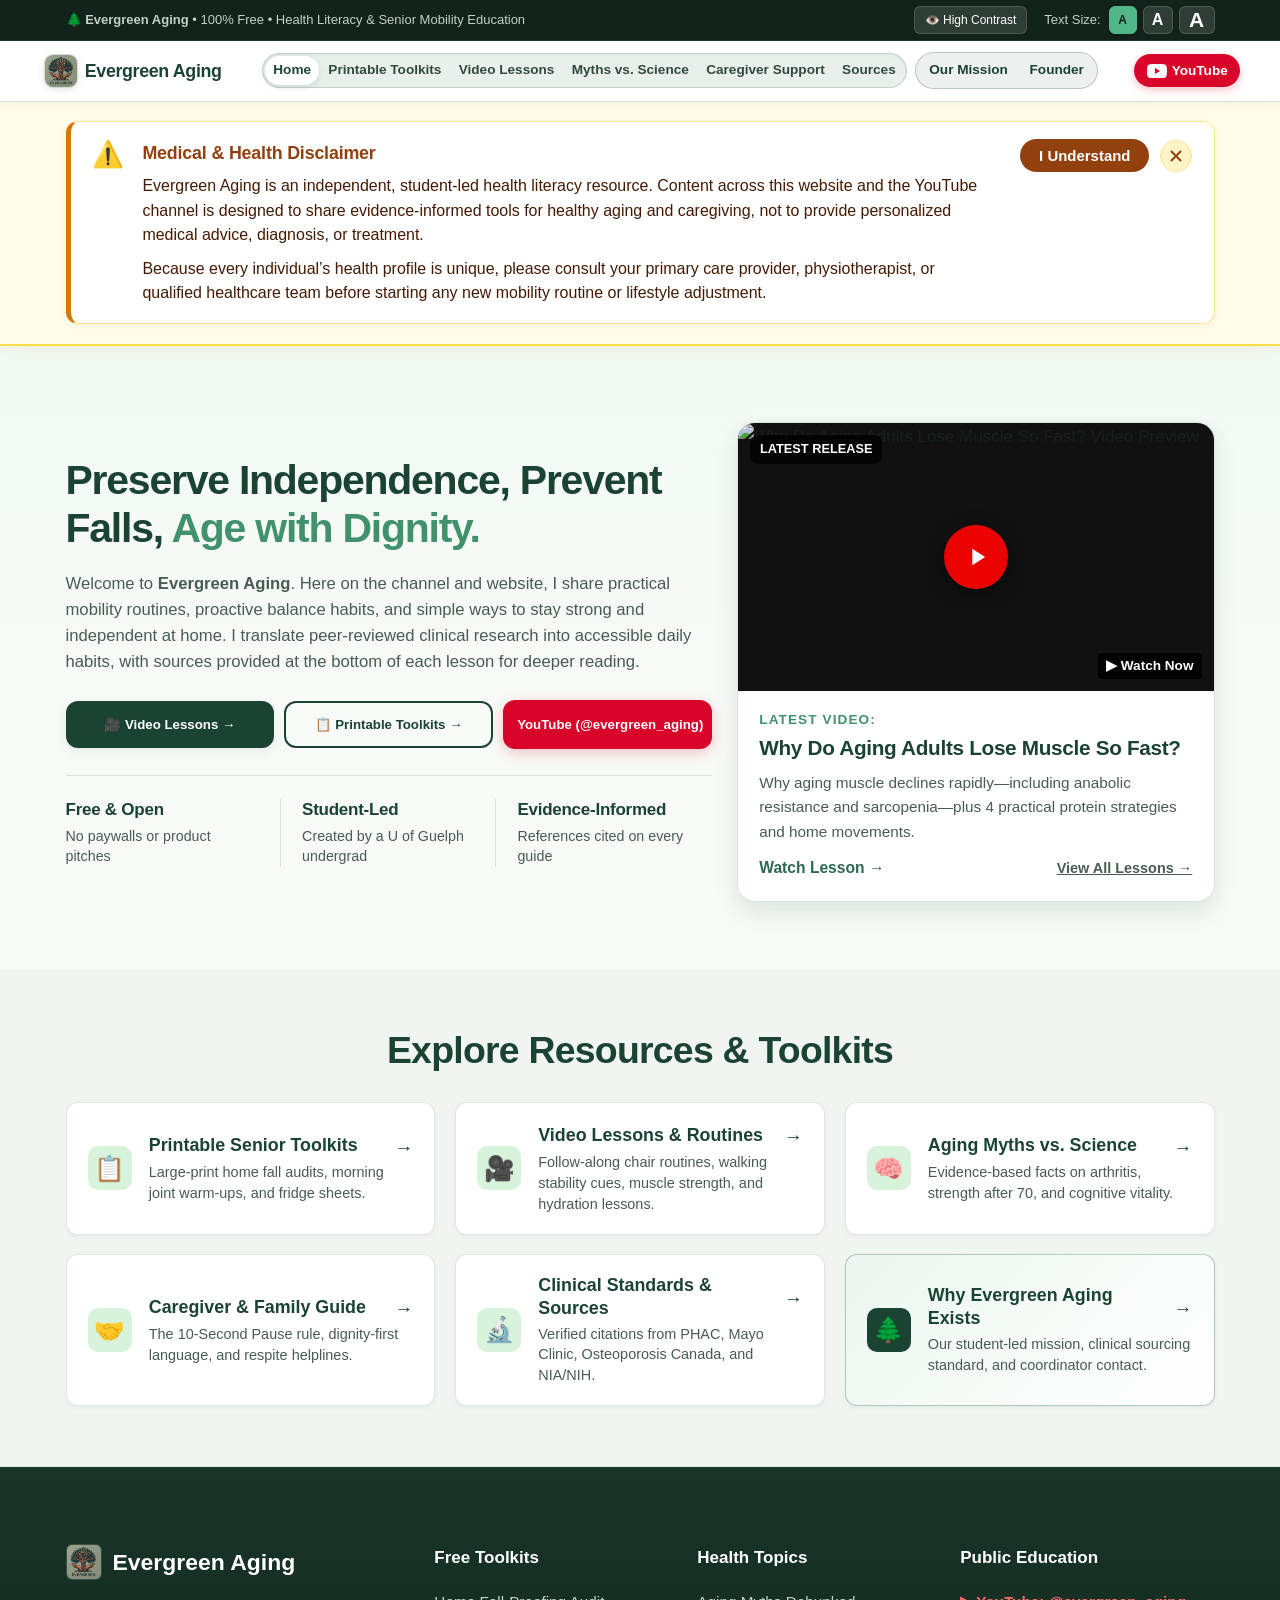
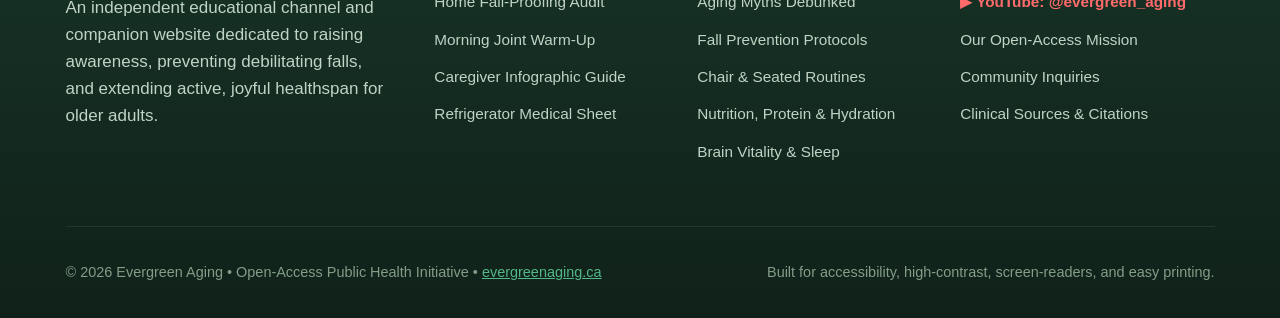
==== commit 825bdd6b: "Sync new YouTube video (Why Do Aging Adults Lose Muscle So Fast?) across video vault, homepage, and " ====
--- a/index.html
+++ b/index.html
@@ -27,7 +27,7 @@
   <link rel="icon" type="image/png" sizes="32x32" href="images/favicon-32x32.png">
   <link rel="icon" type="image/png" sizes="16x16" href="images/favicon-16x16.png">
   <link rel="apple-touch-icon" sizes="180x180" href="images/apple-touch-icon.png">
-  <link rel="stylesheet" href="css/styles.css?v=20261024_btnshare_fix_v1">
+  <link rel="stylesheet" href="css/styles.css?v=20261112_video_sync_v1">
 </head>
 <body>
 
@@ -161,8 +161,8 @@
 
         <div class="hero-media">
           <div class="video-preview-card">
-            <div class="video-thumb-wrap" onclick="openVideoModal('EY_q0rRr_7Y')">
-              <img src="https://img.youtube.com/vi/EY_q0rRr_7Y/hqdefault.jpg" alt="Featured Video Preview" class="video-thumb-img">
+            <div class="video-thumb-wrap" onclick="openVideoModal('97kGccdSdts')">
+              <img src="https://img.youtube.com/vi/97kGccdSdts/hqdefault.jpg" alt="Why Do Aging Adults Lose Muscle So Fast? Video Preview" class="video-thumb-img">
               <div class="play-btn-overlay">
                 <svg viewBox="0 0 24 24"><path d="M8 5v14l11-7z"/></svg>
               </div>
@@ -172,11 +172,11 @@
             <div class="video-card-body">
               <h4>
                 <span class="video-kicker-label">Latest Video:</span>
-                <span class="video-title-text">Hydration Physiology in Older Adults: Thirst Cues &amp; Cognitive Vitality</span>
+                <span class="video-title-text">Why Do Aging Adults Lose Muscle So Fast?</span>
               </h4>
-              <p>How age-related thirst perception diminishes, the physiological role of fluids in cognitive vitality, and practical daily hydration anchors.</p>
+              <p>Why aging muscle declines rapidly—including anabolic resistance and sarcopenia—plus 4 practical protein strategies and home movements.</p>
               <div style="margin-top:0.75rem; display:flex; justify-content:space-between; align-items:center;">
-                <button class="card-link" onclick="openVideoModal('EY_q0rRr_7Y')" style="background:none;border:none;cursor:pointer;font-size:0.92rem;font-weight:700;">
+                <button class="card-link" onclick="openVideoModal('97kGccdSdts')" style="background:none;border:none;cursor:pointer;font-size:0.92rem;font-weight:700;">
                   Watch Lesson &rarr;
                 </button>
                 <a href="videos.html" style="font-size:0.85rem; color:var(--text-muted); font-weight:600;">
@@ -220,7 +220,7 @@
                 <span class="portal-card-arrow" aria-hidden="true">&rarr;</span>
               </div>
               <p class="portal-card-desc">
-                Follow-along chair routines, walking stability cues, and hydration lessons.
+                Follow-along chair routines, walking stability cues, muscle strength, and hydration lessons.
               </p>
             </div>
           </a>
@@ -366,6 +366,6 @@
     </div>
   </footer>
 
-  <script src="js/main.js?v=20261024_btnshare_fix_v1"></script>
+  <script src="js/main.js?v=20261112_video_sync_v1"></script>
 </body>
 </html>
--- a/css/styles.css
+++ b/css/styles.css
@@ -1009,20 +1009,28 @@
   display: inline-flex;
   align-items: center;
   justify-content: center;
-  gap: 0.35rem;
-  background: transparent;
-  color: var(--primary);
-  border: 1px solid var(--border-color);
-  font-size: 0.85rem;
-  font-weight: 600;
-  padding: 0.55rem 0.85rem;
+  gap: 0.45rem;
+  background: #ffffff;
+  color: var(--primary);
+  border: 1.5px solid var(--border-color);
+  font-size: 0.88rem;
+  font-weight: 700;
+  padding: 0.55rem 1.15rem;
+  min-height: 40px;
   border-radius: var(--radius-sm);
+  box-sizing: border-box;
+  white-space: nowrap;
+  line-height: 1.2;
   cursor: pointer;
   transition: var(--transition);
-  white-space: nowrap;
+  box-shadow: 0 1px 3px rgba(27, 67, 50, 0.04);
 }
 .btn-listen:hover {
   background: var(--accent-light);
+  border-color: var(--secondary);
+  color: var(--primary);
+  transform: translateY(-1px);
+  box-shadow: 0 3px 8px rgba(27, 67, 50, 0.08);
 }
 .btn-hero-yt {
   display: inline-flex;
@@ -1508,6 +1516,12 @@
   padding-top: 0.75rem;
   border-top: 1px solid var(--border-color);
   font-size: 0.85rem;
+}
+.video-item-footer .btn-listen {
+  height: 34px;
+  min-height: 34px;
+  padding: 0 0.85rem;
+  font-size: 0.82rem;
 }
 .study-tag {
   color: var(--secondary);
@@ -2023,6 +2037,20 @@
   color: var(--text-main);
   line-height: 1.6;
   margin-bottom: 0.85rem;
+  flex-grow: 1;
+}
+.myth-actions {
+  margin-top: auto;
+  margin-bottom: 1.15rem;
+  padding-top: 0.35rem;
+  display: flex;
+  align-items: center;
+}
+.myth-actions .btn-listen {
+  height: 42px;
+  min-height: 42px;
+  padding: 0 1.25rem;
+  font-size: 0.9rem;
 }
 
 /* Subtle Bottom Citations on Content Cards */
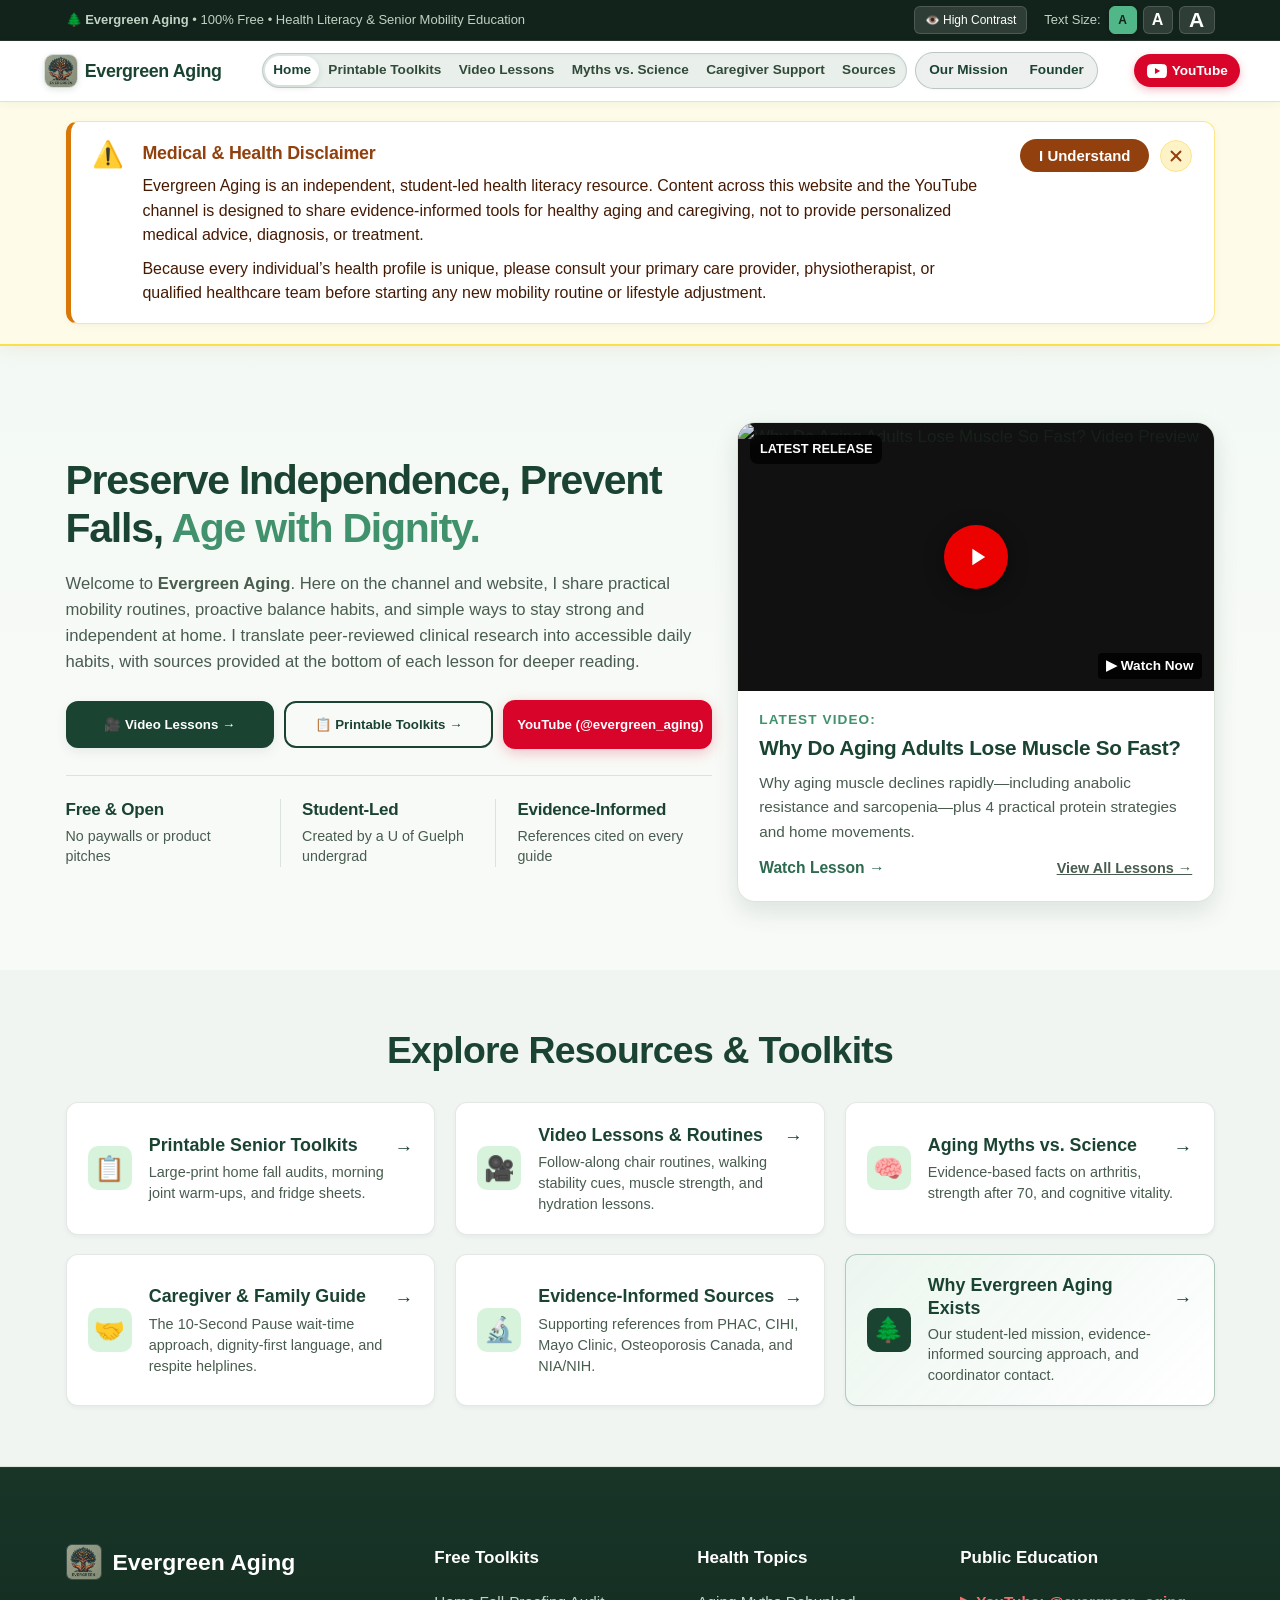
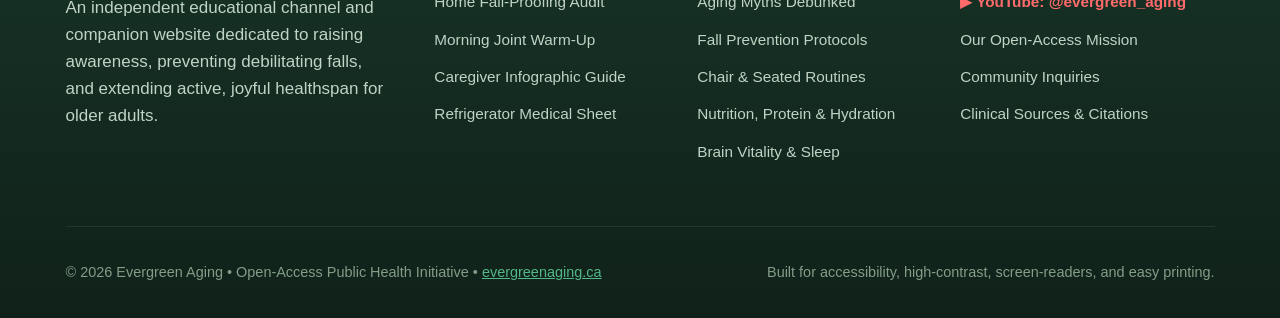
==== commit 441388ba: "Refine sourcing tone, OT wait-time framing, low-glare nightlights, PHAC/CIHI vs CDC stats, and metri" ====
--- a/index.html
+++ b/index.html
@@ -27,7 +27,7 @@
   <link rel="icon" type="image/png" sizes="32x32" href="images/favicon-32x32.png">
   <link rel="icon" type="image/png" sizes="16x16" href="images/favicon-16x16.png">
   <link rel="apple-touch-icon" sizes="180x180" href="images/apple-touch-icon.png">
-  <link rel="stylesheet" href="css/styles.css?v=20261112_video_sync_v1">
+  <link rel="stylesheet" href="css/styles.css?v=20261125_evidence_humility_v1">
 </head>
 <body>
 
@@ -248,21 +248,21 @@
                 <span class="portal-card-arrow" aria-hidden="true">&rarr;</span>
               </div>
               <p class="portal-card-desc">
-                The 10-Second Pause rule, dignity-first language, and respite helplines.
-              </p>
-            </div>
-          </a>
-
-          <!-- Gateway 5: Sources & Standards -->
+                The 10-Second Pause wait-time approach, dignity-first language, and respite helplines.
+              </p>
+            </div>
+          </a>
+
+          <!-- Gateway 5: Sources & References -->
           <a href="sources.html" class="portal-card">
             <div class="portal-card-icon" aria-hidden="true">🔬</div>
             <div class="portal-card-content">
               <div class="portal-card-title-row">
-                <h3 class="portal-card-title">Clinical Standards &amp; Sources</h3>
-                <span class="portal-card-arrow" aria-hidden="true">&rarr;</span>
-              </div>
-              <p class="portal-card-desc">
-                Verified citations from PHAC, Mayo Clinic, Osteoporosis Canada, and NIA/NIH.
+                <h3 class="portal-card-title">Evidence-Informed Sources</h3>
+                <span class="portal-card-arrow" aria-hidden="true">&rarr;</span>
+              </div>
+              <p class="portal-card-desc">
+                Supporting references from PHAC, CIHI, Mayo Clinic, Osteoporosis Canada, and NIA/NIH.
               </p>
             </div>
           </a>
@@ -276,7 +276,7 @@
                 <span class="portal-card-arrow" aria-hidden="true">&rarr;</span>
               </div>
               <p class="portal-card-desc">
-                Our student-led mission, clinical sourcing standard, and coordinator contact.
+                Our student-led mission, evidence-informed sourcing approach, and coordinator contact.
               </p>
             </div>
           </a>
@@ -366,6 +366,6 @@
     </div>
   </footer>
 
-  <script src="js/main.js?v=20261112_video_sync_v1"></script>
+  <script src="js/main.js?v=20261125_evidence_humility_v1"></script>
 </body>
 </html>
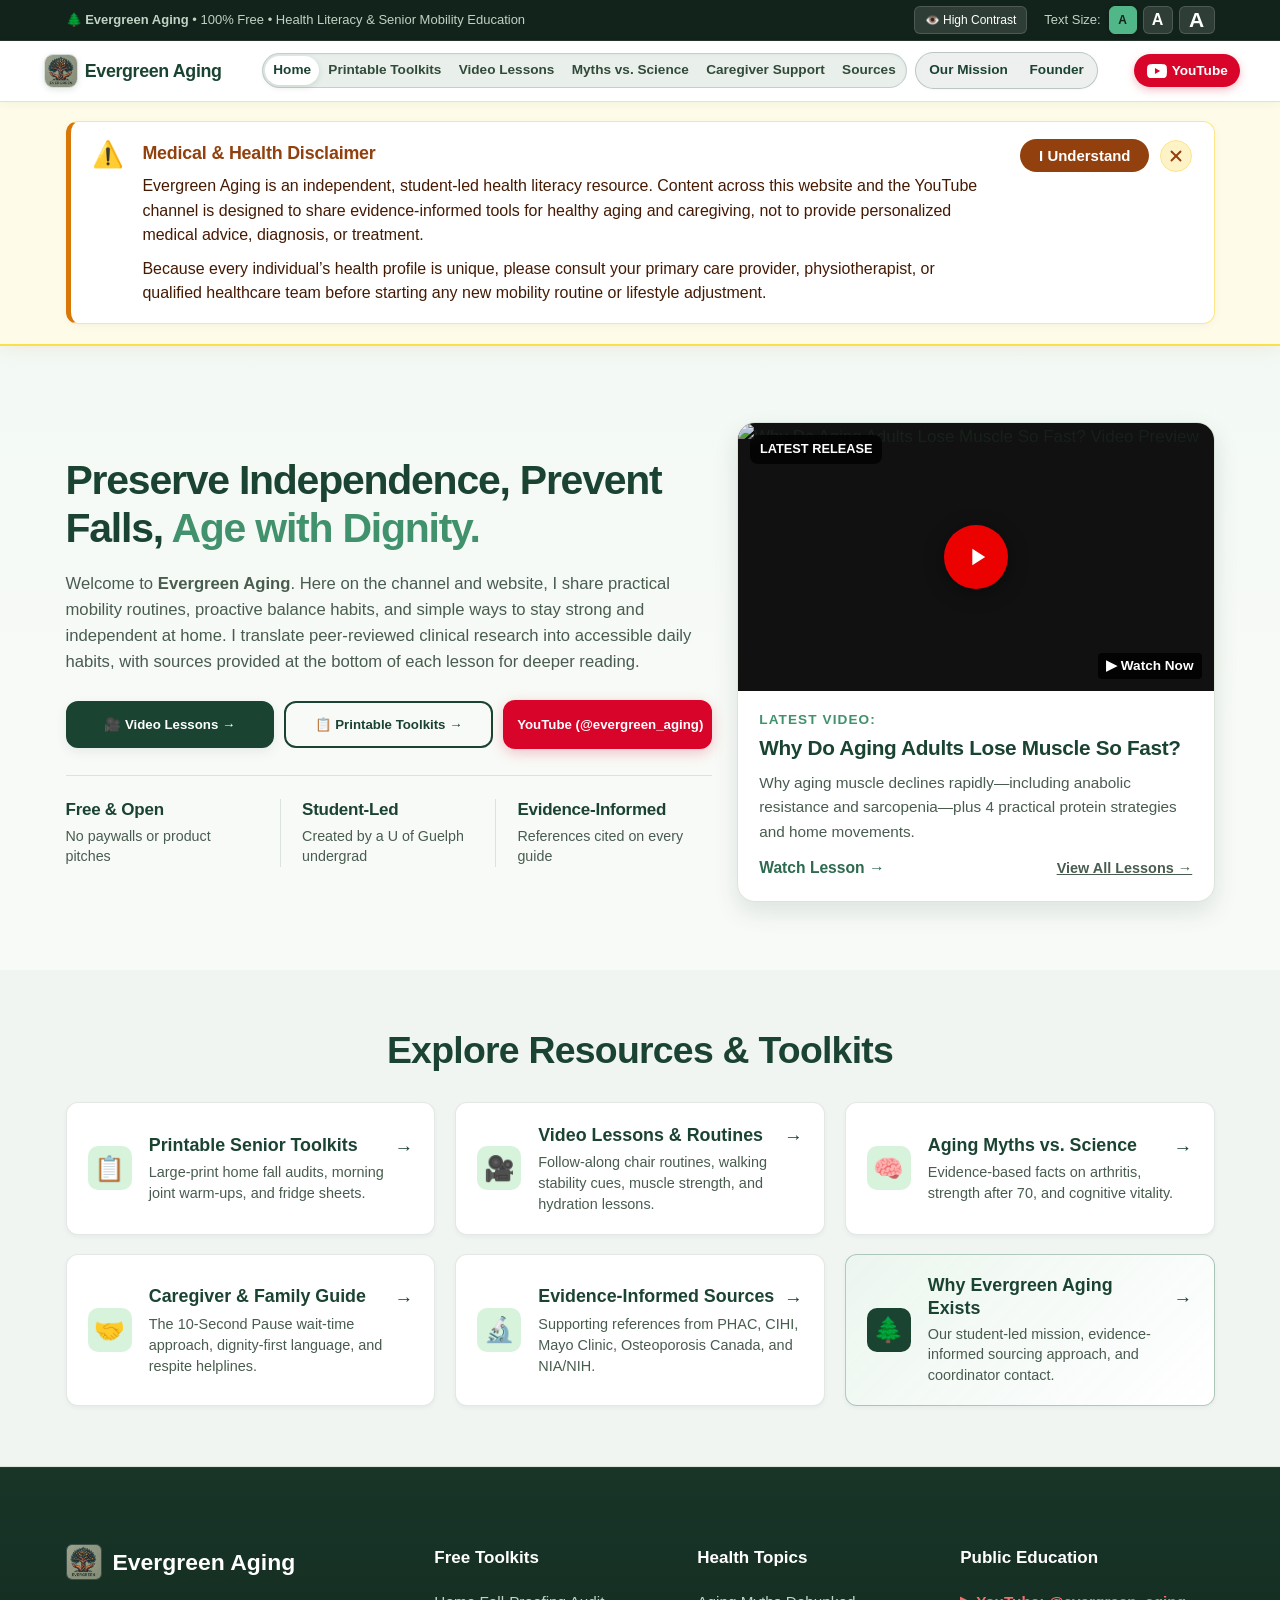
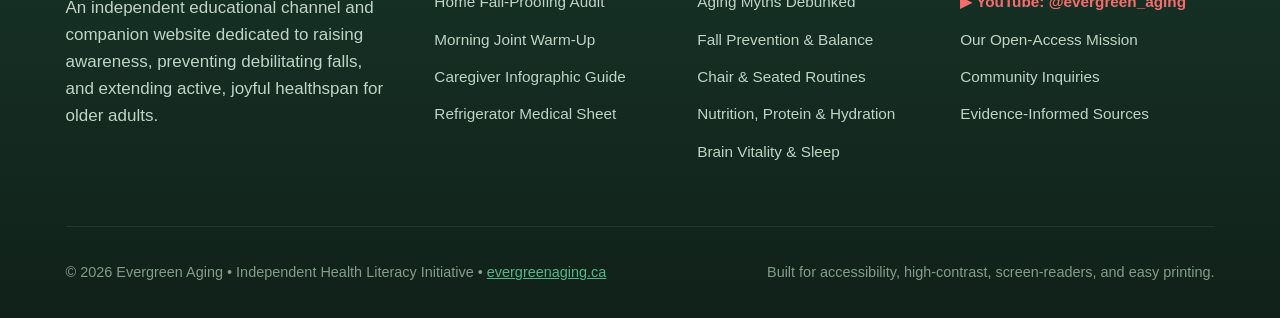
==== commit 53209116: "Clean up lingering Protocol, Clinical, Official, and buzzword copy across footers, about, videos, so" ====
--- a/index.html
+++ b/index.html
@@ -27,7 +27,7 @@
   <link rel="icon" type="image/png" sizes="32x32" href="images/favicon-32x32.png">
   <link rel="icon" type="image/png" sizes="16x16" href="images/favicon-16x16.png">
   <link rel="apple-touch-icon" sizes="180x180" href="images/apple-touch-icon.png">
-  <link rel="stylesheet" href="css/styles.css?v=20261125_evidence_humility_v1">
+  <link rel="stylesheet" href="css/styles.css?v=20261125_tone_polish_v1">
 </head>
 <body>
 
@@ -337,7 +337,7 @@
           <h5>Health Topics</h5>
           <ul class="footer-links">
             <li><a href="myths.html">Aging Myths Debunked</a></li>
-            <li><a href="videos.html">Fall Prevention Protocols</a></li>
+            <li><a href="videos.html">Fall Prevention &amp; Balance</a></li>
             <li><a href="videos.html">Chair &amp; Seated Routines</a></li>
             <li><a href="videos.html">Nutrition, Protein &amp; Hydration</a></li>
             <li><a href="videos.html">Brain Vitality &amp; Sleep</a></li>
@@ -354,18 +354,18 @@
             </li>
             <li><a href="about.html">Our Open-Access Mission</a></li>
             <li><a href="about.html#contact">Community Inquiries</a></li>
-            <li><a href="sources.html">Clinical Sources &amp; Citations</a></li>
+            <li><a href="sources.html">Evidence-Informed Sources</a></li>
           </ul>
         </div>
       </div>
 
       <div class="footer-bottom">
-        <p>&copy; 2026 Evergreen Aging &bull; Open-Access Public Health Initiative &bull; <a href="https://evergreenaging.ca" style="color:var(--accent);">evergreenaging.ca</a></p>
+        <p>&copy; 2026 Evergreen Aging &bull; Independent Health Literacy Initiative &bull; <a href="https://evergreenaging.ca" style="color:var(--accent);">evergreenaging.ca</a></p>
         <p>Built for accessibility, high-contrast, screen-readers, and easy printing.</p>
       </div>
     </div>
   </footer>
 
-  <script src="js/main.js?v=20261125_evidence_humility_v1"></script>
+  <script src="js/main.js?v=20261125_tone_polish_v1"></script>
 </body>
 </html>
--- a/css/styles.css
+++ b/css/styles.css
@@ -4867,3 +4867,122 @@
   color: #ffd700 !important;
   border: 1.5px solid #ffd700 !important;
 }
+
+/* Transparent Email Draft Panel & Form Privacy Note */
+.form-privacy-note {
+  margin-top: 0.9rem;
+  font-size: 0.86rem;
+  color: var(--text-muted);
+  line-height: 1.5;
+}
+.community-box .form-privacy-note {
+  margin: 0.9rem auto 0;
+  max-width: 600px;
+}
+.email-draft-panel {
+  margin-top: 1.25rem;
+  padding: 1.2rem 1.3rem;
+  background: #f0f7f3;
+  border: 1.5px solid #52b788;
+  border-radius: var(--radius-md);
+  text-align: left;
+  box-shadow: 0 2px 10px rgba(27, 67, 50, 0.06);
+}
+.email-draft-header {
+  display: flex;
+  justify-content: space-between;
+  align-items: flex-start;
+  gap: 0.75rem;
+  margin-bottom: 0.45rem;
+}
+.email-draft-title {
+  margin: 0;
+  font-size: 1.02rem;
+  font-weight: 800;
+  color: var(--primary);
+  line-height: 1.35;
+}
+.email-draft-close {
+  background: transparent;
+  border: none;
+  color: var(--text-muted);
+  font-size: 1.25rem;
+  line-height: 1;
+  cursor: pointer;
+  padding: 0.15rem 0.35rem;
+  border-radius: 6px;
+}
+.email-draft-close:hover {
+  background: rgba(27, 67, 50, 0.08);
+  color: var(--primary);
+}
+.email-draft-sub {
+  margin: 0 0 0.95rem 0 !important;
+  max-width: 100% !important;
+  font-size: 0.9rem !important;
+  color: var(--text-muted);
+  line-height: 1.45;
+  text-align: left;
+}
+.email-draft-actions {
+  display: flex;
+  flex-wrap: wrap;
+  gap: 0.6rem;
+  align-items: center;
+}
+.email-draft-btn {
+  display: inline-flex;
+  align-items: center;
+  justify-content: center;
+  gap: 0.4rem;
+  padding: 0.58rem 1rem;
+  border-radius: var(--radius-sm);
+  font-size: 0.88rem;
+  font-weight: 700;
+  font-family: inherit;
+  text-decoration: none;
+  cursor: pointer;
+  transition: var(--transition);
+  line-height: 1.25;
+  border: 1.5px solid var(--primary);
+  background: #ffffff;
+  color: var(--primary);
+}
+.email-draft-btn:hover {
+  background: var(--accent-light);
+  transform: translateY(-1px);
+}
+.email-draft-btn-primary {
+  background: var(--primary);
+  color: #ffffff;
+  border-color: var(--primary);
+}
+.email-draft-btn-primary:hover {
+  background: var(--primary-hover);
+  color: #ffffff;
+}
+html.high-contrast .email-draft-panel {
+  background: #ffffff !important;
+  border: 2px solid #000000 !important;
+}
+html.high-contrast .email-draft-title,
+html.high-contrast .email-draft-sub,
+html.high-contrast .form-privacy-note {
+  color: #000000 !important;
+}
+html.high-contrast .email-draft-btn {
+  background: #ffffff !important;
+  color: #000000 !important;
+  border: 2px solid #000000 !important;
+}
+html.high-contrast .email-draft-btn-primary {
+  background: #000000 !important;
+  color: #ffd700 !important;
+  border: 2px solid #000000 !important;
+}
+@media print {
+  .email-draft-panel,
+  .form-privacy-note {
+    display: none !important;
+  }
+}
